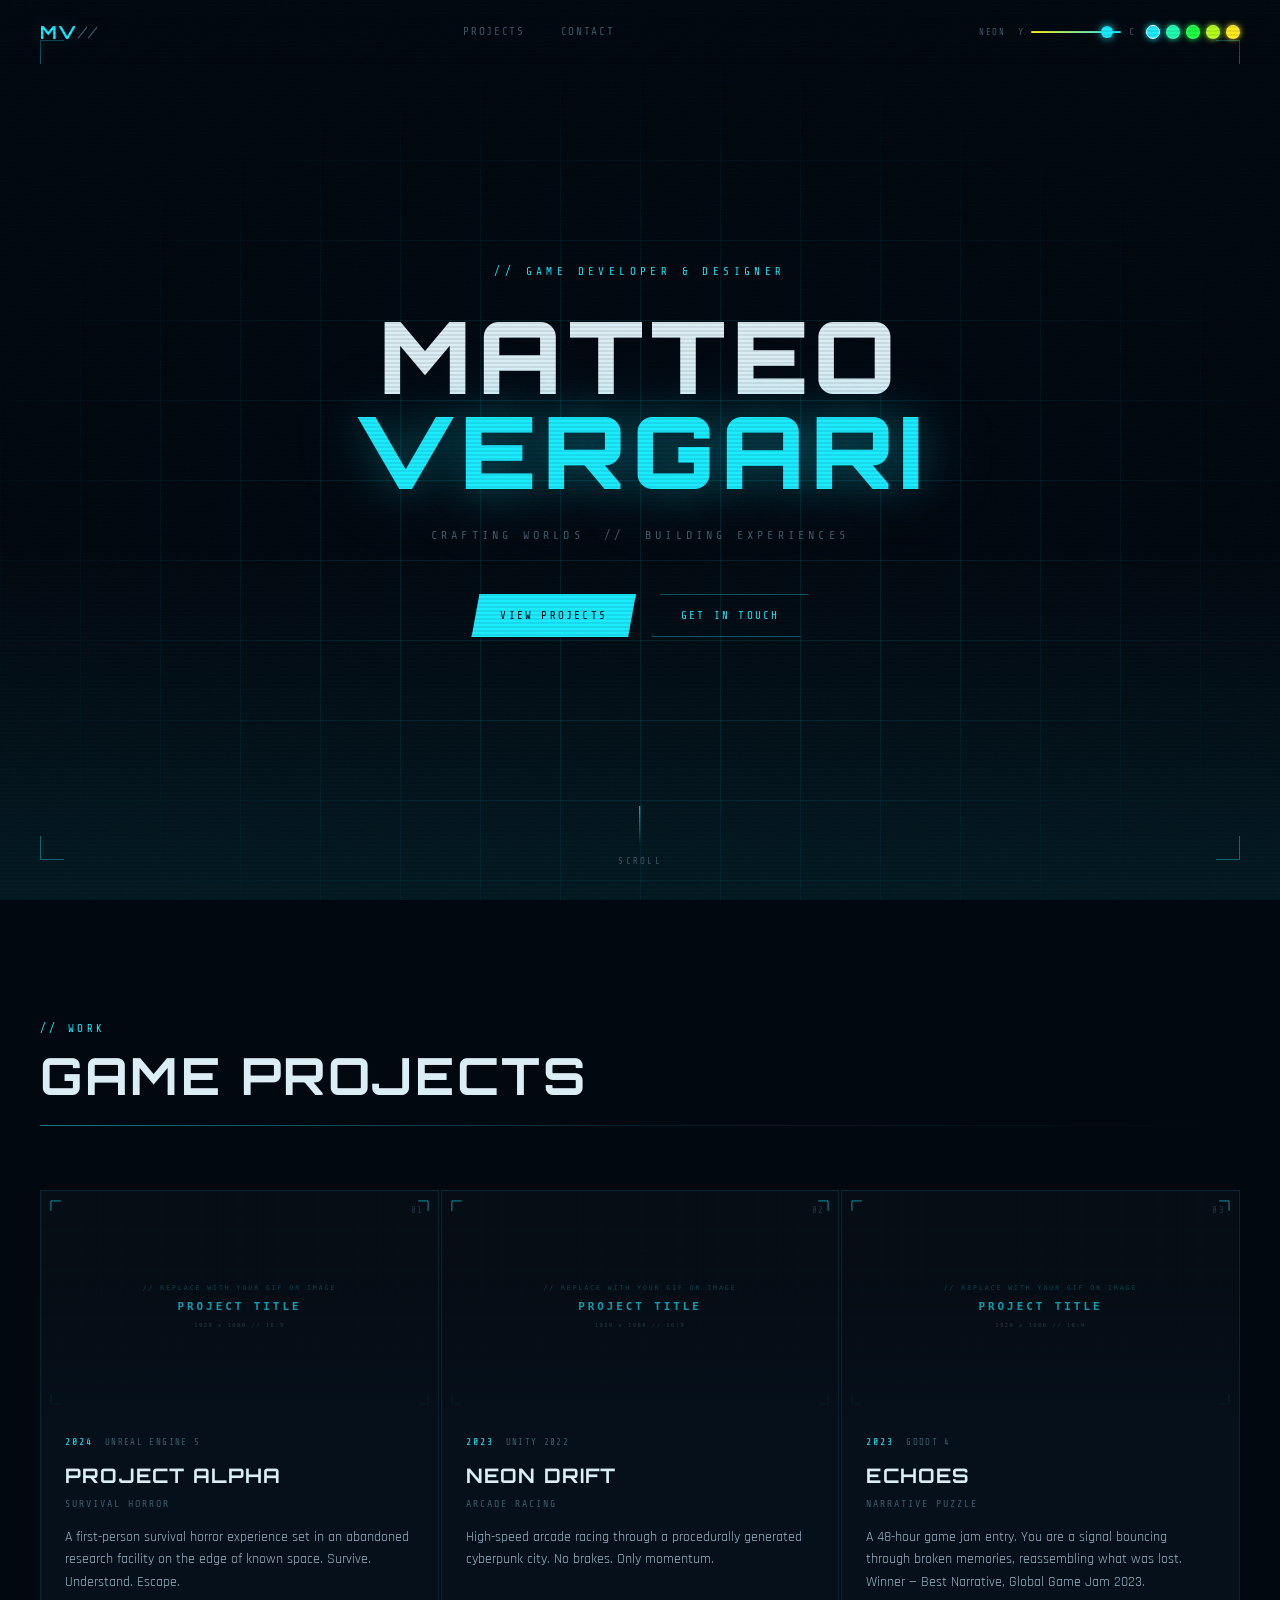
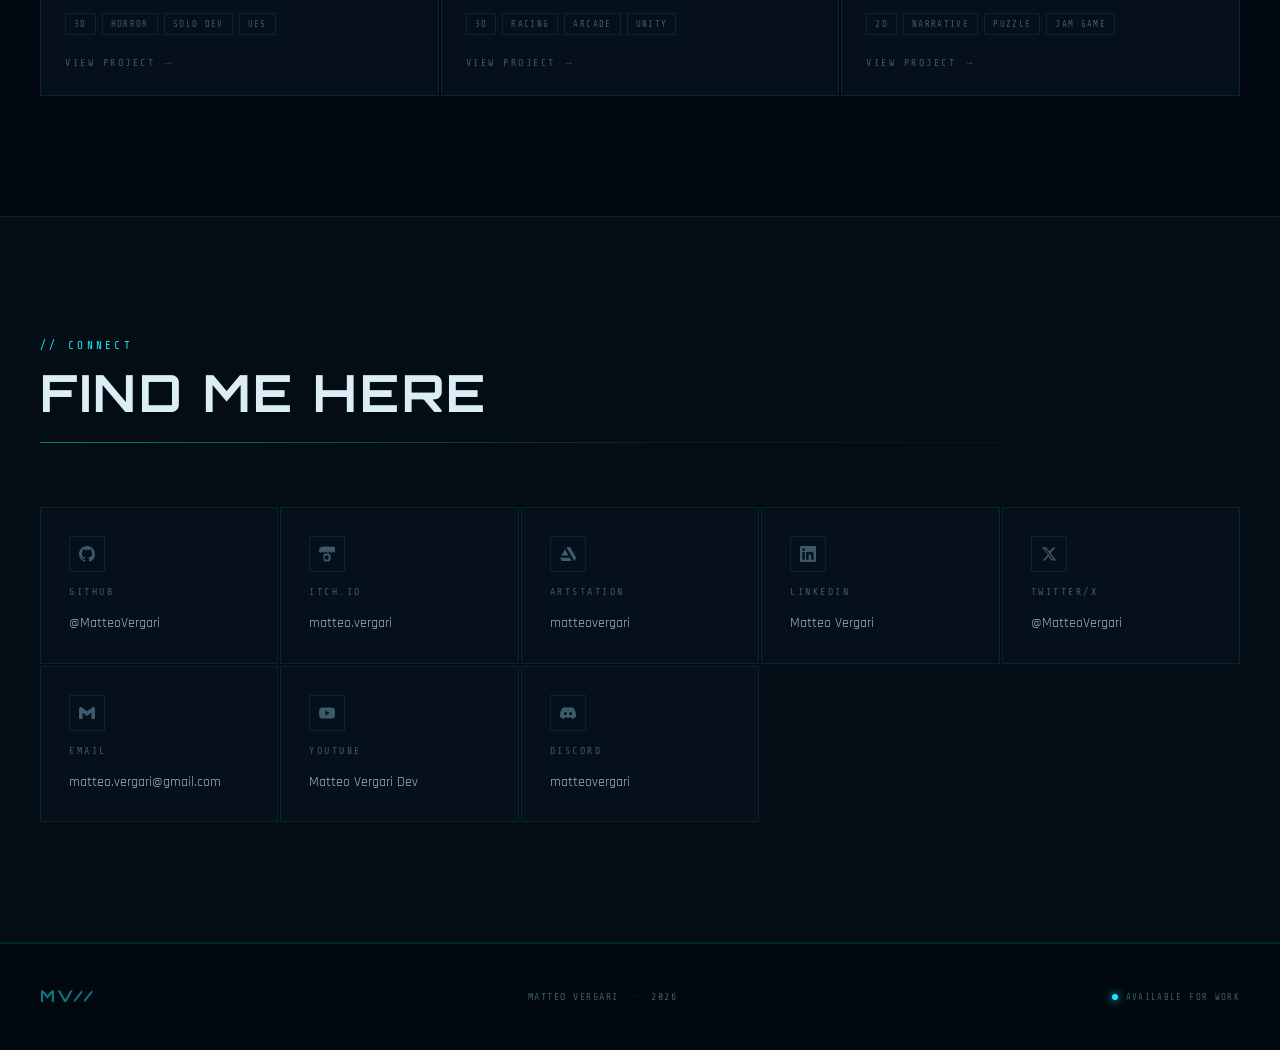
==== index.html @ 53edef31 "added files" ====
<!DOCTYPE html>
<html lang="en">
<head>
  <meta charset="UTF-8">
  <meta name="viewport" content="width=device-width, initial-scale=1.0">
  <title>MATTEO VERGARI // GAME DEVELOPER</title>
  <meta name="description" content="Game developer portfolio — Matteo Vergari. Games, experiments, and interactive experiences.">

  <!-- Fonts -->
  <link rel="preconnect" href="https://fonts.googleapis.com">
  <link rel="preconnect" href="https://fonts.gstatic.com" crossorigin>
  <link href="https://fonts.googleapis.com/css2?family=Orbitron:wght@400;500;700;900&family=Share+Tech+Mono&family=Rajdhani:wght@300;400;500;600&display=swap" rel="stylesheet">

  <!-- Styles -->
  <link rel="stylesheet" href="assets/css/style.css">

  <!-- Favicon (inline SVG) -->
  <link rel="icon" type="image/svg+xml" href="data:image/svg+xml,%3Csvg xmlns='http://www.w3.org/2000/svg' viewBox='0 0 32 32'%3E%3Crect width='32' height='32' fill='%23020810'/%3E%3Ctext x='4' y='24' font-family='monospace' font-size='20' font-weight='bold' fill='%2300e5ff'%3EMV%3C/text%3E%3C/svg%3E">
</head>
<body>

  <!-- ── LOADING SCREEN ────────────────────────────────── -->
  <div class="loader" id="loader">
    <div class="loader-logo">MV//</div>
    <div class="loader-bar-wrap">
      <div class="loader-bar"></div>
    </div>
    <div class="loader-text">INITIALIZING PORTFOLIO</div>
  </div>

  <!-- ── ATMOSPHERIC FX ────────────────────────────────── -->
  <div class="scanlines" aria-hidden="true"></div>
  <div class="noise" aria-hidden="true"></div>

  <!-- ── NAVIGATION ───────────────────────────────────── -->
  <nav class="nav" role="navigation" aria-label="Main navigation">
    <a class="nav-logo" href="index.html" aria-label="Home">
      MV<span>//</span>
    </a>

    <div class="nav-links">
      <a href="#projects">PROJECTS</a>
      <a href="#contact">CONTACT</a>
    </div>

    <!-- Neon color control -->
    <div class="neon-control" aria-label="Neon color control">
      <span class="neon-control-label">NEON</span>
      <div class="neon-slider-wrap">
        <span class="neon-slider-icon">Y</span>
        <input type="range" id="neonSlider" min="55" max="200" value="185" aria-label="Neon hue">
        <span class="neon-slider-icon">C</span>
      </div>
      <div class="neon-presets" aria-label="Color presets"></div>
    </div>
  </nav>

  <!-- ── HERO ─────────────────────────────────────────── -->
  <section class="hero" aria-label="Hero">
    <div class="hero-grid" aria-hidden="true"></div>
    <div class="hero-horizon" aria-hidden="true"></div>

    <!-- Corner brackets -->
    <div class="corner-tl" aria-hidden="true"></div>
    <div class="corner-tr" aria-hidden="true"></div>
    <div class="corner-bl" aria-hidden="true"></div>
    <div class="corner-br" aria-hidden="true"></div>

    <div class="hero-content">
      <div class="hero-eyebrow">// GAME DEVELOPER &amp; DESIGNER</div>

      <h1 class="hero-title glitch" data-text="MATTEO VERGARI">
        <span class="line">MATTEO</span>
        <span class="line line-neon">VERGARI</span>
      </h1>

      <div class="hero-subtitle">CRAFTING WORLDS &nbsp;//&nbsp; BUILDING EXPERIENCES</div>

      <div class="hero-cta">
        <a href="#projects" class="btn btn-primary">VIEW PROJECTS</a>
        <a href="#contact" class="btn btn-outline">GET IN TOUCH</a>
      </div>
    </div>

    <!-- Scroll indicator -->
    <div class="hero-scroll" aria-hidden="true">
      <div class="hero-scroll-line"></div>
      <span>SCROLL</span>
    </div>
  </section>

  <!-- ── PROJECTS ──────────────────────────────────────── -->
  <section id="projects" aria-label="Projects">
    <div class="section">
      <div class="section-header reveal">
        <span class="section-label">// WORK</span>
        <h2 class="section-title">GAME PROJECTS</h2>
        <div class="section-divider"></div>
      </div>

      <!-- JS populates this -->
      <div class="projects-grid reveal-stagger" id="projectsGrid" role="list"></div>
    </div>
  </section>

  <!-- ── CONTACT ───────────────────────────────────────── -->
  <section id="contact" class="contacts-section" aria-label="Contact">
    <div class="section">
      <div class="section-header reveal">
        <span class="section-label">// CONNECT</span>
        <h2 class="section-title">FIND ME HERE</h2>
        <div class="section-divider"></div>
      </div>

      <!-- JS populates this -->
      <div class="contacts-grid reveal-stagger" role="list"></div>
    </div>
  </section>

  <!-- ── FOOTER ────────────────────────────────────────── -->
  <footer class="footer" role="contentinfo">
    <div class="footer-logo">MV//</div>
    <div class="footer-copy">
      MATTEO VERGARI &nbsp;·&nbsp; <span id="footerYear"></span>
    </div>
    <div class="footer-status">
      <div class="status-dot" aria-hidden="true"></div>
      AVAILABLE FOR WORK
    </div>
  </footer>

  <!-- Mobile neon panel -->
  <div class="neon-panel-mobile" aria-label="Neon color control">
    <span class="neon-control-label">NEON COLOR</span>
    <input type="range" id="neonSliderMobile" min="55" max="200" value="185" aria-label="Neon hue mobile">
  </div>

  <!-- Scripts -->
  <script src="assets/js/projects-data.js"></script>
  <script src="assets/js/main.js"></script>

  <!-- Sync mobile slider -->
  <script>
    (function() {
      var mob = document.getElementById('neonSliderMobile');
      var desk = document.getElementById('neonSlider');
      if (!mob || !desk) return;
      mob.value = desk.value;
      mob.addEventListener('input', function() {
        desk.value = mob.value;
        desk.dispatchEvent(new Event('input'));
      });
    })();
  </script>
</body>
</html>
---- assets/css/style.css ----
/* ─────────────────────────────────────────────────────────
   MATTEO VERGARI // PORTFOLIO
   Cyberpunk aesthetic — cyan/yellow neon palette
   ───────────────────────────────────────────────────────── */

@import url('https://fonts.googleapis.com/css2?family=Orbitron:wght@400;500;700;900&family=Share+Tech+Mono&family=Rajdhani:wght@300;400;500;600&display=swap');

/* ── CSS VARIABLES ─────────────────────────────────────── */
:root {
  --neon-hue: 185;
  --neon:        hsl(var(--neon-hue), 100%, 55%);
  --neon-mid:    hsl(var(--neon-hue), 100%, 45%);
  --neon-dim:    hsl(var(--neon-hue), 80%, 28%);
  --neon-glow:   hsla(var(--neon-hue), 100%, 55%, 0.25);
  --neon-glow-s: hsla(var(--neon-hue), 100%, 55%, 0.08);
  --neon-border: hsla(var(--neon-hue), 100%, 55%, 0.35);

  --accent:      #f2ff00;
  --accent-dim:  rgba(242, 255, 0, 0.15);

  --bg-root:   #020810;
  --bg:        #040c14;
  --bg-card:   #06101a;
  --bg-glass:  rgba(4, 10, 18, 0.85);

  --text:      #9ab8c8;
  --text-hi:   #dceef5;
  --text-muted:#3d5a6a;
  --text-mono: #5d8899;

  --border:    rgba(0, 200, 230, 0.12);
  --border-hi: rgba(0, 200, 230, 0.3);

  --font-head: 'Orbitron', monospace;
  --font-body: 'Rajdhani', sans-serif;
  --font-mono: 'Share Tech Mono', monospace;

  --radius: 2px;
  --transition: 0.35s cubic-bezier(0.16, 1, 0.3, 1);
}

/* ── RESET ─────────────────────────────────────────────── */
*, *::before, *::after { box-sizing: border-box; margin: 0; padding: 0; }
html { scroll-behavior: smooth; }

body {
  background: var(--bg-root);
  color: var(--text);
  font-family: var(--font-body);
  font-size: 16px;
  line-height: 1.6;
  overflow-x: hidden;
  cursor: default;
}

a { color: inherit; text-decoration: none; }
img, video { display: block; max-width: 100%; }

/* ── ATMOSPHERIC OVERLAYS ──────────────────────────────── */
.scanlines {
  position: fixed;
  inset: 0;
  background: repeating-linear-gradient(
    to bottom,
    transparent 0px,
    transparent 2px,
    rgba(0, 0, 0, 0.08) 2px,
    rgba(0, 0, 0, 0.08) 4px
  );
  pointer-events: none;
  z-index: 9998;
}

.noise {
  position: fixed;
  inset: 0;
  opacity: 0.022;
  background-image: url("data:image/svg+xml,%3Csvg viewBox='0 0 256 256' xmlns='http://www.w3.org/2000/svg'%3E%3Cfilter id='n'%3E%3CfeTurbulence type='fractalNoise' baseFrequency='0.85' numOctaves='4' stitchTiles='stitch'/%3E%3C/filter%3E%3Crect width='100%25' height='100%25' filter='url(%23n)'/%3E%3C/svg%3E");
  background-size: 256px 256px;
  pointer-events: none;
  z-index: 9997;
  animation: noiseShift 0.5s steps(1) infinite;
}

@keyframes noiseShift {
  0%   { background-position: 0 0; }
  20%  { background-position: -50px 30px; }
  40%  { background-position: 30px -20px; }
  60%  { background-position: -20px 50px; }
  80%  { background-position: 40px -40px; }
  100% { background-position: 0 0; }
}

/* ── CUSTOM CURSOR ─────────────────────────────────────── */
html { cursor: none; }

.cursor {
  position: fixed;
  width: 10px; height: 10px;
  background: var(--neon);
  border-radius: 50%;
  pointer-events: none;
  z-index: 9999;
  transform: translate(-50%, -50%);
  transition: width 0.2s, height 0.2s, opacity 0.2s;
  box-shadow: 0 0 10px var(--neon), 0 0 20px var(--neon-glow);
}

.cursor-ring {
  position: fixed;
  width: 32px; height: 32px;
  border: 1px solid var(--neon-border);
  border-radius: 50%;
  pointer-events: none;
  z-index: 9999;
  transform: translate(-50%, -50%);
  transition: transform 0.12s ease, width 0.25s, height 0.25s, border-color 0.25s;
}

body.hovering .cursor { width: 6px; height: 6px; }
body.hovering .cursor-ring {
  width: 48px; height: 48px;
  border-color: var(--neon);
}

/* ── NAVIGATION ────────────────────────────────────────── */
.nav {
  position: fixed;
  top: 0; left: 0; right: 0;
  z-index: 100;
  display: flex;
  align-items: center;
  justify-content: space-between;
  padding: 0 40px;
  height: 64px;
  background: linear-gradient(to bottom, rgba(2,8,16,0.95) 0%, rgba(2,8,16,0) 100%);
  backdrop-filter: blur(0px);
  transition: background 0.4s, backdrop-filter 0.4s;
}

.nav.scrolled {
  background: rgba(2, 8, 16, 0.92);
  backdrop-filter: blur(12px);
  border-bottom: 1px solid var(--border);
}

.nav-logo {
  font-family: var(--font-head);
  font-size: 18px;
  font-weight: 700;
  color: var(--neon);
  letter-spacing: 0.08em;
  text-shadow: 0 0 20px var(--neon-glow);
}

.nav-logo span { color: var(--text-muted); font-weight: 400; }

.nav-links {
  display: flex;
  gap: 36px;
  align-items: center;
}

.nav-links a {
  font-family: var(--font-mono);
  font-size: 11px;
  color: var(--text-muted);
  letter-spacing: 0.15em;
  text-transform: uppercase;
  transition: color var(--transition);
  position: relative;
}

.nav-links a::after {
  content: '';
  position: absolute;
  left: 0; bottom: -4px;
  width: 0; height: 1px;
  background: var(--neon);
  transition: width var(--transition);
}

.nav-links a:hover { color: var(--neon); }
.nav-links a:hover::after { width: 100%; }

/* ── NEON COLOR CONTROL ────────────────────────────────── */
.neon-control {
  display: flex;
  align-items: center;
  gap: 12px;
  position: relative;
}

.neon-control-label {
  font-family: var(--font-mono);
  font-size: 9px;
  letter-spacing: 0.2em;
  color: var(--text-muted);
  white-space: nowrap;
}

.neon-presets {
  display: flex;
  gap: 6px;
}

.neon-preset {
  width: 14px; height: 14px;
  border-radius: 50%;
  border: 1px solid rgba(255,255,255,0.2);
  cursor: pointer;
  transition: transform 0.2s, box-shadow 0.2s;
}

.neon-preset:hover { transform: scale(1.3); }

.neon-preset.active {
  border-color: white;
  box-shadow: 0 0 8px currentColor;
}

.neon-slider-wrap {
  display: flex;
  align-items: center;
  gap: 8px;
}

.neon-slider-icon {
  font-size: 10px;
  font-family: var(--font-mono);
  color: var(--text-muted);
}

input[type=range]#neonSlider {
  -webkit-appearance: none;
  appearance: none;
  width: 90px;
  height: 2px;
  background: linear-gradient(to right, hsl(55,100%,55%), hsl(185,100%,55%));
  border-radius: 2px;
  outline: none;
  cursor: pointer;
}

input[type=range]#neonSlider::-webkit-slider-thumb {
  -webkit-appearance: none;
  appearance: none;
  width: 12px; height: 12px;
  border-radius: 50%;
  background: var(--neon);
  box-shadow: 0 0 8px var(--neon);
  cursor: pointer;
  transition: box-shadow 0.2s;
}

input[type=range]#neonSlider::-webkit-slider-thumb:hover {
  box-shadow: 0 0 16px var(--neon), 0 0 4px var(--neon);
}

/* ── HERO SECTION ──────────────────────────────────────── */
.hero {
  position: relative;
  height: 100vh;
  min-height: 640px;
  display: flex;
  align-items: center;
  justify-content: center;
  overflow: hidden;
  background: var(--bg-root);
}

.hero-grid {
  position: absolute;
  inset: 0;
  background-image:
    linear-gradient(var(--border) 1px, transparent 1px),
    linear-gradient(90deg, var(--border) 1px, transparent 1px);
  background-size: 80px 80px;
  mask-image: radial-gradient(ellipse 70% 70% at 50% 60%, black 30%, transparent 80%);
  animation: gridPulse 8s ease-in-out infinite;
}

@keyframes gridPulse {
  0%, 100% { opacity: 0.5; }
  50%       { opacity: 1; }
}

.hero-horizon {
  position: absolute;
  bottom: 0; left: 0; right: 0;
  height: 40%;
  background: linear-gradient(to top, var(--neon-glow-s), transparent);
  pointer-events: none;
}

.hero-content {
  position: relative;
  text-align: center;
  z-index: 2;
  padding: 0 20px;
}

.hero-eyebrow {
  font-family: var(--font-mono);
  font-size: 11px;
  letter-spacing: 0.4em;
  color: var(--neon);
  text-transform: uppercase;
  margin-bottom: 28px;
  opacity: 0;
  animation: fadeSlideUp 1s 0.4s forwards;
}

.hero-title {
  font-family: var(--font-head);
  font-size: clamp(42px, 8vw, 100px);
  font-weight: 900;
  letter-spacing: 0.06em;
  text-transform: uppercase;
  color: var(--text-hi);
  line-height: 0.95;
  position: relative;
  opacity: 0;
  animation: fadeSlideUp 1s 0.6s forwards;
}

.hero-title .line { display: block; }
.hero-title .line-neon { color: var(--neon); text-shadow: 0 0 40px var(--neon-glow), 0 0 80px var(--neon-glow); }

/* Glitch effect */
.glitch {
  position: relative;
}
.glitch::before,
.glitch::after {
  content: attr(data-text);
  position: absolute;
  top: 0; left: 0;
  width: 100%; height: 100%;
  color: var(--text-hi);
}
.glitch::before {
  color: var(--neon);
  animation: glitch-a 5s 2s infinite;
  clip-path: inset(0 0 100% 0);
}
.glitch::after {
  color: var(--accent);
  animation: glitch-b 5s 2.2s infinite;
  clip-path: inset(100% 0 0 0);
}

@keyframes glitch-a {
  0%,85%,100% { clip-path: inset(0 0 100% 0); transform: none; }
  87%  { clip-path: inset(15% 0 55% 0); transform: translate(-4px, 0) skewX(-1deg); }
  89%  { clip-path: inset(65% 0 10% 0); transform: translate(4px, 0) skewX(1deg); }
  91%  { clip-path: inset(35% 0 40% 0); transform: translate(-2px, 0); }
  93%  { clip-path: inset(80% 0  5% 0); transform: translate(3px, 0); }
}
@keyframes glitch-b {
  0%,85%,100% { clip-path: inset(100% 0 0 0); transform: none; }
  87%  { clip-path: inset(55% 0 15% 0); transform: translate(4px, 0) skewX(1deg); }
  89%  { clip-path: inset(10% 0 65% 0); transform: translate(-4px, 0) skewX(-1deg); }
  91%  { clip-path: inset(40% 0 35% 0); transform: translate(2px, 0); }
  93%  { clip-path: inset(5%  0 80% 0); transform: translate(-3px, 0); }
}

.hero-subtitle {
  font-family: var(--font-mono);
  font-size: 12px;
  letter-spacing: 0.35em;
  color: var(--text-muted);
  text-transform: uppercase;
  margin-top: 28px;
  opacity: 0;
  animation: fadeSlideUp 1s 0.9s forwards;
}

.hero-cta {
  margin-top: 48px;
  display: flex;
  gap: 16px;
  justify-content: center;
  opacity: 0;
  animation: fadeSlideUp 1s 1.1s forwards;
}

.hero-scroll {
  position: absolute;
  bottom: 32px;
  left: 50%;
  transform: translateX(-50%);
  display: flex;
  flex-direction: column;
  align-items: center;
  gap: 8px;
  font-family: var(--font-mono);
  font-size: 9px;
  letter-spacing: 0.25em;
  color: var(--text-muted);
  animation: scrollBounce 2s 2s infinite;
  opacity: 0;
  animation: fadeIn 1s 2s forwards, scrollBounce 2s 3s infinite;
}

.hero-scroll-line {
  width: 1px;
  height: 40px;
  background: linear-gradient(to bottom, var(--neon), transparent);
}

@keyframes scrollBounce {
  0%, 100% { transform: translateX(-50%) translateY(0); }
  50% { transform: translateX(-50%) translateY(8px); }
}

/* Corner brackets */
.corner-tl, .corner-tr, .corner-bl, .corner-br {
  position: absolute;
  width: 24px; height: 24px;
  opacity: 0.4;
}
.corner-tl { top: 40px; left: 40px; border-top: 1px solid var(--neon); border-left: 1px solid var(--neon); }
.corner-tr { top: 40px; right: 40px; border-top: 1px solid var(--neon); border-right: 1px solid var(--neon); }
.corner-bl { bottom: 40px; left: 40px; border-bottom: 1px solid var(--neon); border-left: 1px solid var(--neon); }
.corner-br { bottom: 40px; right: 40px; border-bottom: 1px solid var(--neon); border-right: 1px solid var(--neon); }

/* ── BUTTONS ────────────────────────────────────────────── */
.btn {
  display: inline-flex;
  align-items: center;
  gap: 10px;
  padding: 12px 28px;
  font-family: var(--font-mono);
  font-size: 11px;
  letter-spacing: 0.2em;
  text-transform: uppercase;
  border: 1px solid;
  cursor: pointer;
  position: relative;
  overflow: hidden;
  transition: color var(--transition), box-shadow var(--transition);
  clip-path: polygon(8px 0, 100% 0, calc(100% - 8px) 100%, 0 100%);
}

.btn::before {
  content: '';
  position: absolute;
  inset: 0;
  transform: translateX(-105%);
  transition: transform var(--transition);
}

.btn:hover::before { transform: translateX(0); }

.btn-primary {
  color: var(--bg-root);
  border-color: var(--neon);
  background: var(--neon);
}

.btn-primary::before { background: var(--accent); }
.btn-primary:hover { color: var(--bg-root); box-shadow: 0 0 20px var(--neon-glow), 0 0 40px var(--neon-glow); }

.btn-outline {
  color: var(--neon);
  border-color: var(--neon-border);
  background: transparent;
}

.btn-outline::before { background: var(--neon-glow-s); }
.btn-outline:hover { color: var(--neon); border-color: var(--neon); box-shadow: 0 0 16px var(--neon-glow); }

.btn-sm {
  padding: 8px 18px;
  font-size: 10px;
  clip-path: polygon(6px 0, 100% 0, calc(100% - 6px) 100%, 0 100%);
}

/* link type icons (using SVG background) */
.btn .link-icon { font-size: 14px; }

/* ── SECTION STRUCTURE ─────────────────────────────────── */
.section {
  padding: 120px 40px;
  max-width: 1440px;
  margin: 0 auto;
}

.section-full { max-width: none; }

.section-header {
  margin-bottom: 64px;
}

.section-label {
  font-family: var(--font-mono);
  font-size: 11px;
  letter-spacing: 0.3em;
  color: var(--neon);
  text-transform: uppercase;
  display: block;
  margin-bottom: 12px;
}

.section-title {
  font-family: var(--font-head);
  font-size: clamp(28px, 4vw, 52px);
  font-weight: 700;
  color: var(--text-hi);
  letter-spacing: 0.05em;
  text-transform: uppercase;
  line-height: 1;
}

.section-divider {
  width: 100%;
  height: 1px;
  background: linear-gradient(to right, var(--neon-dim), var(--border), transparent);
  margin: 24px 0 0;
}

/* ── PROJECT GRID ──────────────────────────────────────── */
.projects-grid {
  display: grid;
  grid-template-columns: repeat(auto-fill, minmax(380px, 1fr));
  gap: 2px;
}

/* ── PROJECT CARD ──────────────────────────────────────── */
.project-card {
  position: relative;
  background: var(--bg-card);
  border: 1px solid var(--border);
  cursor: pointer;
  overflow: hidden;
  transition: border-color var(--transition), transform var(--transition);
  display: flex;
  flex-direction: column;
}

.project-card:hover {
  border-color: var(--neon-border);
  z-index: 2;
}

/* Media area */
.card-media {
  position: relative;
  aspect-ratio: 16/9;
  overflow: hidden;
  background: #020608;
}

.card-media img, .card-media video {
  width: 100%; height: 100%;
  object-fit: cover;
  transition: transform 0.6s cubic-bezier(0.16, 1, 0.3, 1), filter 0.4s;
  filter: brightness(0.85) saturate(0.9);
}

.project-card:hover .card-media img,
.project-card:hover .card-media video {
  transform: scale(1.04);
  filter: brightness(0.7) saturate(1.1);
}

/* Hex grid overlay on hover */
.card-hex-overlay {
  position: absolute;
  inset: 0;
  background-color: var(--neon);
  opacity: 0;
  transition: opacity 0.4s ease;
  mix-blend-mode: screen;
  mask-image: url("data:image/svg+xml,%3Csvg xmlns='http://www.w3.org/2000/svg' width='52' height='60'%3E%3Cpolygon points='26,2 50,15 50,41 26,54 2,41 2,15' fill='none' stroke='white' stroke-width='1.2'/%3E%3C/svg%3E");
  mask-repeat: repeat;
  mask-size: 52px 60px;
  pointer-events: none;
}

.project-card:hover .card-hex-overlay { opacity: 0.18; }

/* Gradient bar at bottom of image */
.card-media-overlay {
  position: absolute;
  bottom: 0; left: 0; right: 0;
  height: 60%;
  background: linear-gradient(to top, var(--bg-card), transparent);
  pointer-events: none;
}

/* Corner decorations */
.card-corner-tl, .card-corner-br {
  position: absolute;
  width: 16px; height: 16px;
  opacity: 0;
  transition: opacity var(--transition);
  pointer-events: none;
  z-index: 2;
}
.card-corner-tl { top: 8px; left: 8px; border-top: 1px solid var(--neon); border-left: 1px solid var(--neon); }
.card-corner-br { bottom: 8px; right: 8px; border-bottom: 1px solid var(--neon); border-right: 1px solid var(--neon); }
.project-card:hover .card-corner-tl,
.project-card:hover .card-corner-br { opacity: 1; }

/* Card body */
.card-body {
  padding: 20px 24px 24px;
  display: flex;
  flex-direction: column;
  flex: 1;
}

.card-meta {
  display: flex;
  align-items: center;
  gap: 12px;
  margin-bottom: 10px;
}

.card-year {
  font-family: var(--font-mono);
  font-size: 10px;
  color: var(--neon);
  letter-spacing: 0.2em;
}

.card-engine {
  font-family: var(--font-mono);
  font-size: 9px;
  color: var(--text-muted);
  letter-spacing: 0.15em;
  text-transform: uppercase;
}

.card-title {
  font-family: var(--font-head);
  font-size: 20px;
  font-weight: 700;
  color: var(--text-hi);
  letter-spacing: 0.06em;
  text-transform: uppercase;
  margin-bottom: 4px;
  transition: color var(--transition);
}

.project-card:hover .card-title { color: var(--neon); }

.card-subtitle {
  font-family: var(--font-mono);
  font-size: 10px;
  letter-spacing: 0.2em;
  color: var(--text-muted);
  text-transform: uppercase;
  margin-bottom: 14px;
}

.card-desc {
  font-size: 14px;
  color: var(--text);
  line-height: 1.6;
  flex: 1;
  margin-bottom: 20px;
}

.card-tags {
  display: flex;
  flex-wrap: wrap;
  gap: 6px;
  margin-bottom: 20px;
}

.tag {
  font-family: var(--font-mono);
  font-size: 9px;
  letter-spacing: 0.15em;
  padding: 3px 8px;
  border: 1px solid var(--border);
  color: var(--text-muted);
  text-transform: uppercase;
  transition: border-color 0.3s, color 0.3s;
}

.project-card:hover .tag {
  border-color: var(--neon-border);
  color: var(--neon);
}

.card-enter {
  display: flex;
  align-items: center;
  gap: 10px;
  font-family: var(--font-mono);
  font-size: 10px;
  letter-spacing: 0.25em;
  color: var(--text-muted);
  text-transform: uppercase;
  transition: color var(--transition), transform var(--transition);
  margin-top: auto;
  align-self: flex-start;
}

.card-enter::after {
  content: '→';
  transition: transform var(--transition);
}

.project-card:hover .card-enter {
  color: var(--neon);
}

.project-card:hover .card-enter::after {
  transform: translateX(4px);
}

/* Number label */
.card-number {
  position: absolute;
  top: 12px;
  right: 14px;
  font-family: var(--font-mono);
  font-size: 9px;
  color: var(--text-muted);
  letter-spacing: 0.15em;
  opacity: 0.5;
  z-index: 2;
}

/* ── CONTACTS SECTION ──────────────────────────────────── */
.contacts-section {
  background: var(--bg);
  border-top: 1px solid var(--border);
  border-bottom: 1px solid var(--border);
}

.contacts-grid {
  display: grid;
  grid-template-columns: repeat(auto-fill, minmax(200px, 1fr));
  gap: 2px;
}

.contact-item {
  display: flex;
  flex-direction: column;
  align-items: flex-start;
  padding: 28px 28px;
  border: 1px solid var(--border);
  background: var(--bg-card);
  transition: border-color var(--transition), background var(--transition), transform var(--transition);
  cursor: pointer;
  position: relative;
  overflow: hidden;
  gap: 12px;
}

.contact-item::before {
  content: '';
  position: absolute;
  bottom: 0; left: 0;
  width: 100%; height: 2px;
  background: var(--neon);
  transform: scaleX(0);
  transform-origin: left;
  transition: transform var(--transition);
}

.contact-item:hover { border-color: var(--neon-border); background: rgba(0, 200, 230, 0.04); }
.contact-item:hover::before { transform: scaleX(1); }

.contact-icon {
  width: 36px; height: 36px;
  display: flex;
  align-items: center;
  justify-content: center;
  border: 1px solid var(--border);
  color: var(--text-muted);
  transition: border-color var(--transition), color var(--transition), box-shadow var(--transition);
}

.contact-item:hover .contact-icon {
  border-color: var(--neon);
  color: var(--neon);
  box-shadow: 0 0 12px var(--neon-glow);
}

.contact-icon svg { width: 16px; height: 16px; fill: currentColor; }

.contact-label {
  font-family: var(--font-mono);
  font-size: 10px;
  letter-spacing: 0.25em;
  color: var(--text-muted);
  text-transform: uppercase;
}

.contact-handle {
  font-family: var(--font-body);
  font-size: 14px;
  color: var(--text);
  transition: color var(--transition);
}

.contact-item:hover .contact-handle { color: var(--text-hi); }

.contact-arrow {
  position: absolute;
  bottom: 20px; right: 20px;
  font-family: var(--font-mono);
  font-size: 12px;
  color: var(--text-muted);
  transition: color var(--transition), transform var(--transition);
  opacity: 0;
}

.contact-item:hover .contact-arrow { opacity: 1; color: var(--neon); transform: translate(2px, -2px); }

/* ── FOOTER ────────────────────────────────────────────── */
.footer {
  padding: 40px;
  display: flex;
  align-items: center;
  justify-content: space-between;
  border-top: 1px solid var(--border);
}

.footer-logo {
  font-family: var(--font-head);
  font-size: 16px;
  font-weight: 700;
  color: var(--neon-dim);
  letter-spacing: 0.1em;
}

.footer-copy {
  font-family: var(--font-mono);
  font-size: 10px;
  color: var(--text-muted);
  letter-spacing: 0.15em;
}

.footer-status {
  display: flex;
  align-items: center;
  gap: 8px;
  font-family: var(--font-mono);
  font-size: 9px;
  color: var(--text-muted);
  letter-spacing: 0.15em;
}

.status-dot {
  width: 6px; height: 6px;
  border-radius: 50%;
  background: var(--neon);
  box-shadow: 0 0 8px var(--neon);
  animation: pulse 2s ease-in-out infinite;
}

@keyframes pulse {
  0%, 100% { opacity: 1; }
  50% { opacity: 0.3; }
}

/* ── PROJECT PAGE ──────────────────────────────────────── */
.project-page-hero {
  position: relative;
  height: 65vh;
  min-height: 480px;
  overflow: hidden;
  display: flex;
  align-items: flex-end;
}

.project-hero-img {
  position: absolute;
  inset: 0;
  width: 100%; height: 100%;
  object-fit: cover;
  filter: brightness(0.45) saturate(0.8);
}

.project-hero-overlay {
  position: absolute;
  inset: 0;
  background: linear-gradient(
    to top,
    var(--bg-root) 0%,
    rgba(2,8,16,0.6) 50%,
    transparent 100%
  );
}

.project-hero-content {
  position: relative;
  z-index: 2;
  padding: 60px 80px;
  width: 100%;
}

.project-back {
  display: inline-flex;
  align-items: center;
  gap: 8px;
  font-family: var(--font-mono);
  font-size: 10px;
  letter-spacing: 0.2em;
  color: var(--text-muted);
  text-transform: uppercase;
  margin-bottom: 24px;
  transition: color var(--transition);
}

.project-back:hover { color: var(--neon); }
.project-back::before { content: '←'; }

.project-page-title {
  font-family: var(--font-head);
  font-size: clamp(36px, 6vw, 80px);
  font-weight: 900;
  color: var(--text-hi);
  letter-spacing: 0.05em;
  text-transform: uppercase;
  line-height: 0.95;
  margin-bottom: 16px;
}

.project-page-meta {
  display: flex;
  gap: 20px;
  align-items: center;
  flex-wrap: wrap;
}

.project-page-meta .tag { font-size: 10px; }

/* Project body layout */
.project-body {
  display: grid;
  grid-template-columns: 1fr 340px;
  gap: 60px;
  padding: 80px;
  max-width: 1440px;
  margin: 0 auto;
}

@media (max-width: 900px) {
  .project-body { grid-template-columns: 1fr; padding: 40px; }
}

/* Main content */
.project-content h3 {
  font-family: var(--font-head);
  font-size: 14px;
  font-weight: 700;
  letter-spacing: 0.2em;
  color: var(--neon);
  text-transform: uppercase;
  margin: 36px 0 16px;
}

.project-content p {
  font-size: 16px;
  color: var(--text);
  line-height: 1.75;
  margin-bottom: 20px;
}

.project-content ul {
  list-style: none;
  display: flex;
  flex-direction: column;
  gap: 8px;
  margin-bottom: 24px;
}

.project-content li {
  font-size: 15px;
  color: var(--text);
  padding-left: 20px;
  position: relative;
}

.project-content li::before {
  content: '//';
  position: absolute;
  left: 0;
  color: var(--neon);
  font-family: var(--font-mono);
  font-size: 11px;
}

/* Sidebar */
.project-sidebar {
  display: flex;
  flex-direction: column;
  gap: 24px;
}

.sidebar-block {
  border: 1px solid var(--border);
  padding: 20px 22px;
  background: var(--bg-card);
}

.sidebar-block-label {
  font-family: var(--font-mono);
  font-size: 9px;
  letter-spacing: 0.25em;
  color: var(--text-muted);
  text-transform: uppercase;
  margin-bottom: 14px;
}

.sidebar-block-value {
  font-family: var(--font-body);
  font-size: 15px;
  color: var(--text-hi);
  font-weight: 500;
}

.project-links {
  display: flex;
  flex-direction: column;
  gap: 10px;
}

/* Gallery */
.project-gallery {
  padding: 0 80px 80px;
  max-width: 1440px;
  margin: 0 auto;
}

.gallery-label {
  font-family: var(--font-mono);
  font-size: 10px;
  letter-spacing: 0.3em;
  color: var(--neon);
  text-transform: uppercase;
  margin-bottom: 20px;
}

.gallery-grid {
  display: grid;
  grid-template-columns: repeat(auto-fill, minmax(340px, 1fr));
  gap: 4px;
}

.gallery-item {
  position: relative;
  aspect-ratio: 16/9;
  overflow: hidden;
  cursor: zoom-in;
}

.gallery-item img {
  width: 100%; height: 100%;
  object-fit: cover;
  filter: brightness(0.85) saturate(0.9);
  transition: filter 0.4s, transform 0.6s cubic-bezier(0.16,1,0.3,1);
}

.gallery-item:hover img {
  filter: brightness(1) saturate(1.1);
  transform: scale(1.04);
}

/* Lightbox */
.lightbox {
  position: fixed;
  inset: 0;
  background: rgba(2,8,16,0.97);
  z-index: 200;
  display: flex;
  align-items: center;
  justify-content: center;
  opacity: 0;
  pointer-events: none;
  transition: opacity 0.3s;
}

.lightbox.active { opacity: 1; pointer-events: all; }

.lightbox img {
  max-width: 90vw;
  max-height: 85vh;
  object-fit: contain;
  border: 1px solid var(--neon-border);
}

.lightbox-close {
  position: absolute;
  top: 32px; right: 32px;
  font-family: var(--font-mono);
  font-size: 11px;
  letter-spacing: 0.2em;
  color: var(--text-muted);
  cursor: pointer;
  transition: color 0.2s;
}

.lightbox-close:hover { color: var(--neon); }

/* ── ANIMATIONS ────────────────────────────────────────── */
@keyframes fadeSlideUp {
  from { opacity: 0; transform: translateY(24px); }
  to   { opacity: 1; transform: translateY(0); }
}

@keyframes fadeIn {
  from { opacity: 0; }
  to   { opacity: 1; }
}

/* Scroll reveal */
.reveal {
  opacity: 0;
  transform: translateY(30px);
  transition: opacity 0.7s cubic-bezier(0.16, 1, 0.3, 1), transform 0.7s cubic-bezier(0.16, 1, 0.3, 1);
}

.reveal.visible { opacity: 1; transform: none; }

/* Staggered reveal */
.reveal-stagger > * {
  opacity: 0;
  transform: translateY(20px);
  transition: opacity 0.6s cubic-bezier(0.16,1,0.3,1), transform 0.6s cubic-bezier(0.16,1,0.3,1);
}

.reveal-stagger.visible > * { opacity: 1; transform: none; }
.reveal-stagger.visible > *:nth-child(1) { transition-delay: 0s; }
.reveal-stagger.visible > *:nth-child(2) { transition-delay: 0.07s; }
.reveal-stagger.visible > *:nth-child(3) { transition-delay: 0.14s; }
.reveal-stagger.visible > *:nth-child(4) { transition-delay: 0.21s; }
.reveal-stagger.visible > *:nth-child(5) { transition-delay: 0.28s; }
.reveal-stagger.visible > *:nth-child(6) { transition-delay: 0.35s; }
.reveal-stagger.visible > *:nth-child(7) { transition-delay: 0.42s; }
.reveal-stagger.visible > *:nth-child(8) { transition-delay: 0.49s; }

/* ── NOT FOUND ─────────────────────────────────────────── */
.not-found {
  height: 60vh;
  display: flex;
  flex-direction: column;
  align-items: center;
  justify-content: center;
  gap: 20px;
  font-family: var(--font-head);
  color: var(--text-muted);
  text-transform: uppercase;
  letter-spacing: 0.2em;
}

.not-found-code {
  font-size: 80px;
  color: var(--neon-dim);
  line-height: 1;
}

/* ── RESPONSIVE ────────────────────────────────────────── */
@media (max-width: 768px) {
  .nav { padding: 0 20px; }
  .neon-control { display: none; }
  .section { padding: 80px 20px; }
  .projects-grid { grid-template-columns: 1fr; }
  .contacts-grid { grid-template-columns: 1fr 1fr; }
  .project-hero-content { padding: 40px 24px; }
  .project-body { padding: 40px 24px; }
  .project-gallery { padding: 0 24px 60px; }
  .footer { flex-direction: column; gap: 16px; text-align: center; }
  .hero-title { font-size: clamp(32px, 12vw, 70px); }
}

@media (max-width: 480px) {
  .contacts-grid { grid-template-columns: 1fr; }
  .nav-links { gap: 20px; }
}

/* ── LOADING SCREEN ────────────────────────────────────── */
.loader {
  position: fixed;
  inset: 0;
  background: var(--bg-root);
  z-index: 10000;
  display: flex;
  flex-direction: column;
  align-items: center;
  justify-content: center;
  gap: 24px;
  transition: opacity 0.6s, visibility 0.6s;
}

.loader.hidden { opacity: 0; visibility: hidden; }

.loader-logo {
  font-family: var(--font-head);
  font-size: 24px;
  font-weight: 700;
  color: var(--neon);
  letter-spacing: 0.1em;
  text-shadow: 0 0 30px var(--neon-glow);
}

.loader-bar-wrap {
  width: 200px;
  height: 1px;
  background: var(--border);
  position: relative;
  overflow: hidden;
}

.loader-bar {
  position: absolute;
  left: 0; top: 0;
  height: 100%;
  background: var(--neon);
  width: 0;
  animation: loaderProgress 1.2s cubic-bezier(0.16,1,0.3,1) forwards;
  box-shadow: 0 0 8px var(--neon);
}

@keyframes loaderProgress {
  to { width: 100%; }
}

.loader-text {
  font-family: var(--font-mono);
  font-size: 9px;
  letter-spacing: 0.3em;
  color: var(--text-muted);
  text-transform: uppercase;
  animation: loaderText 1.2s steps(20) forwards;
}

@keyframes loaderText {
  from { opacity: 0.3; }
  to   { opacity: 1; }
}

/* ── NEON PANEL (mobile toggle) ─────────────────────────── */
.neon-panel-mobile {
  display: none;
  position: fixed;
  bottom: 24px;
  right: 24px;
  z-index: 99;
  background: var(--bg-glass);
  backdrop-filter: blur(12px);
  border: 1px solid var(--neon-border);
  padding: 16px 20px;
  flex-direction: column;
  gap: 12px;
}

@media (max-width: 768px) {
  .neon-panel-mobile { display: flex; }
}
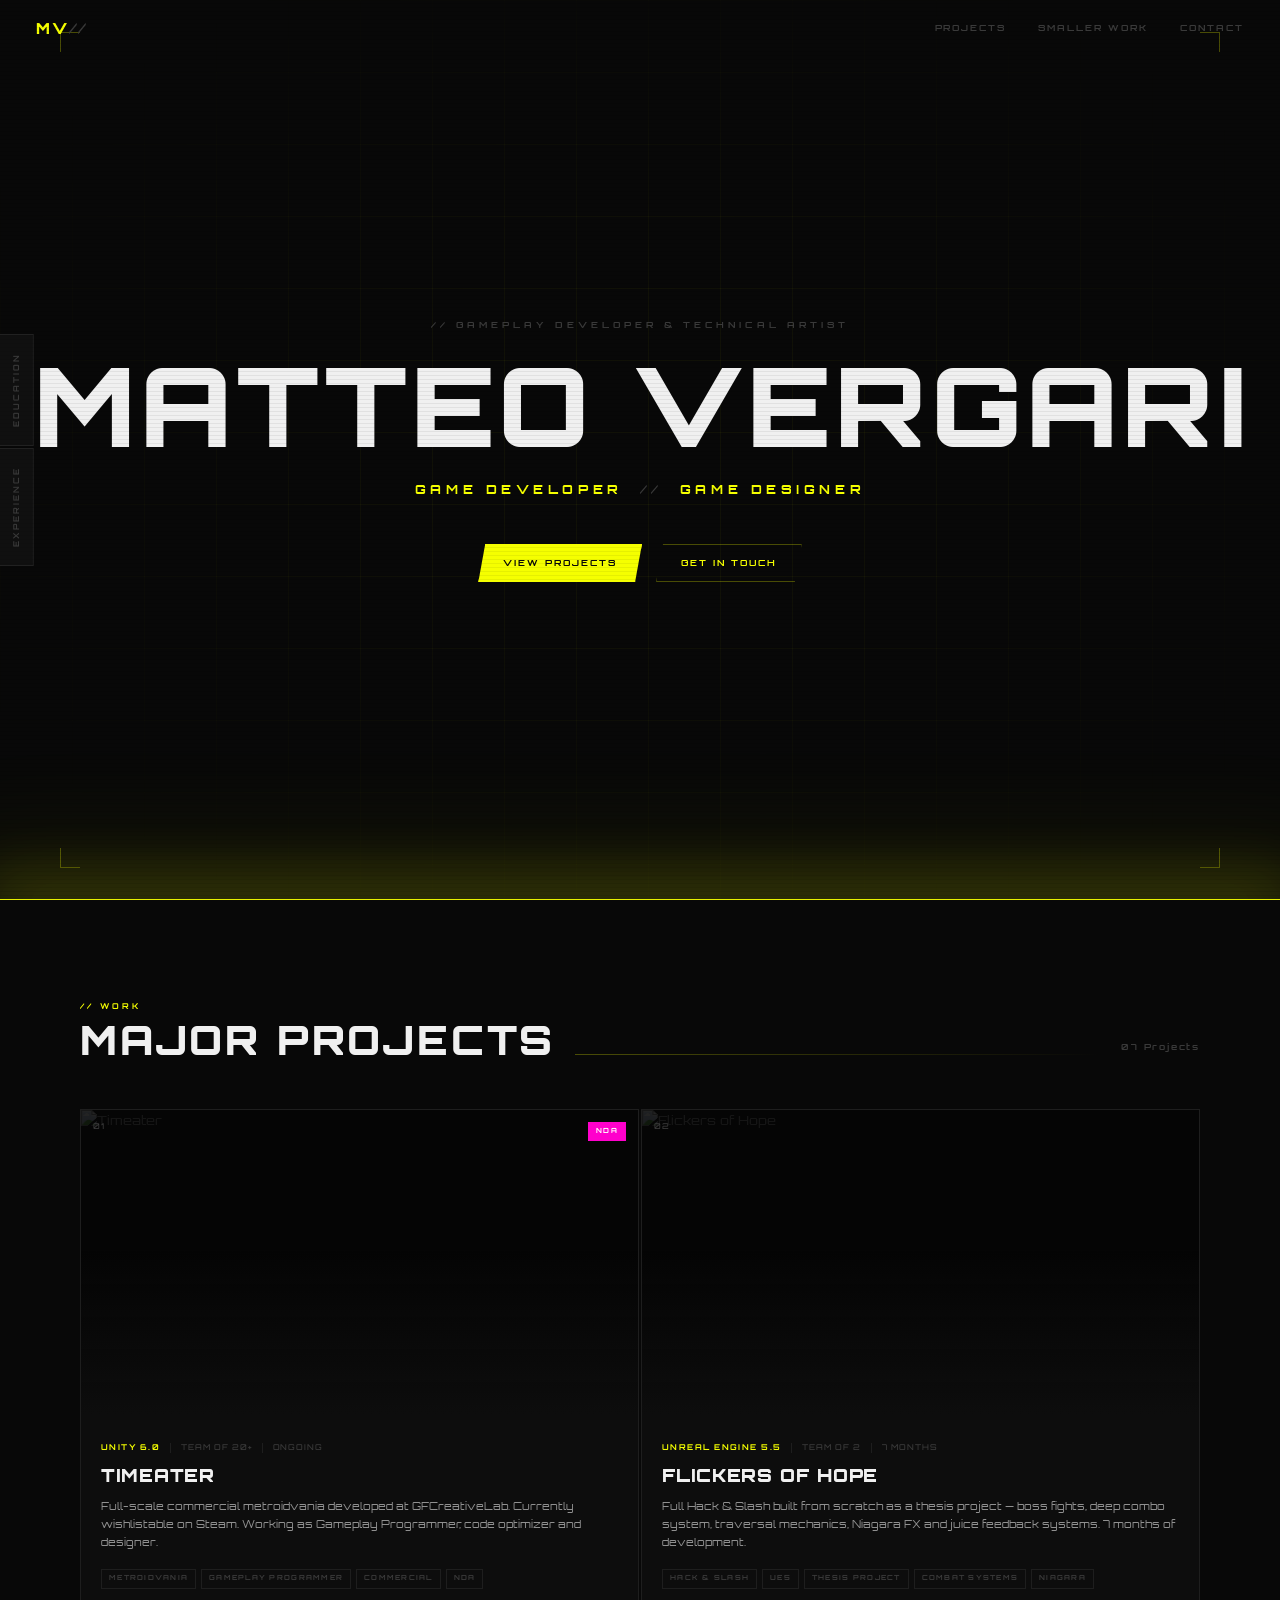
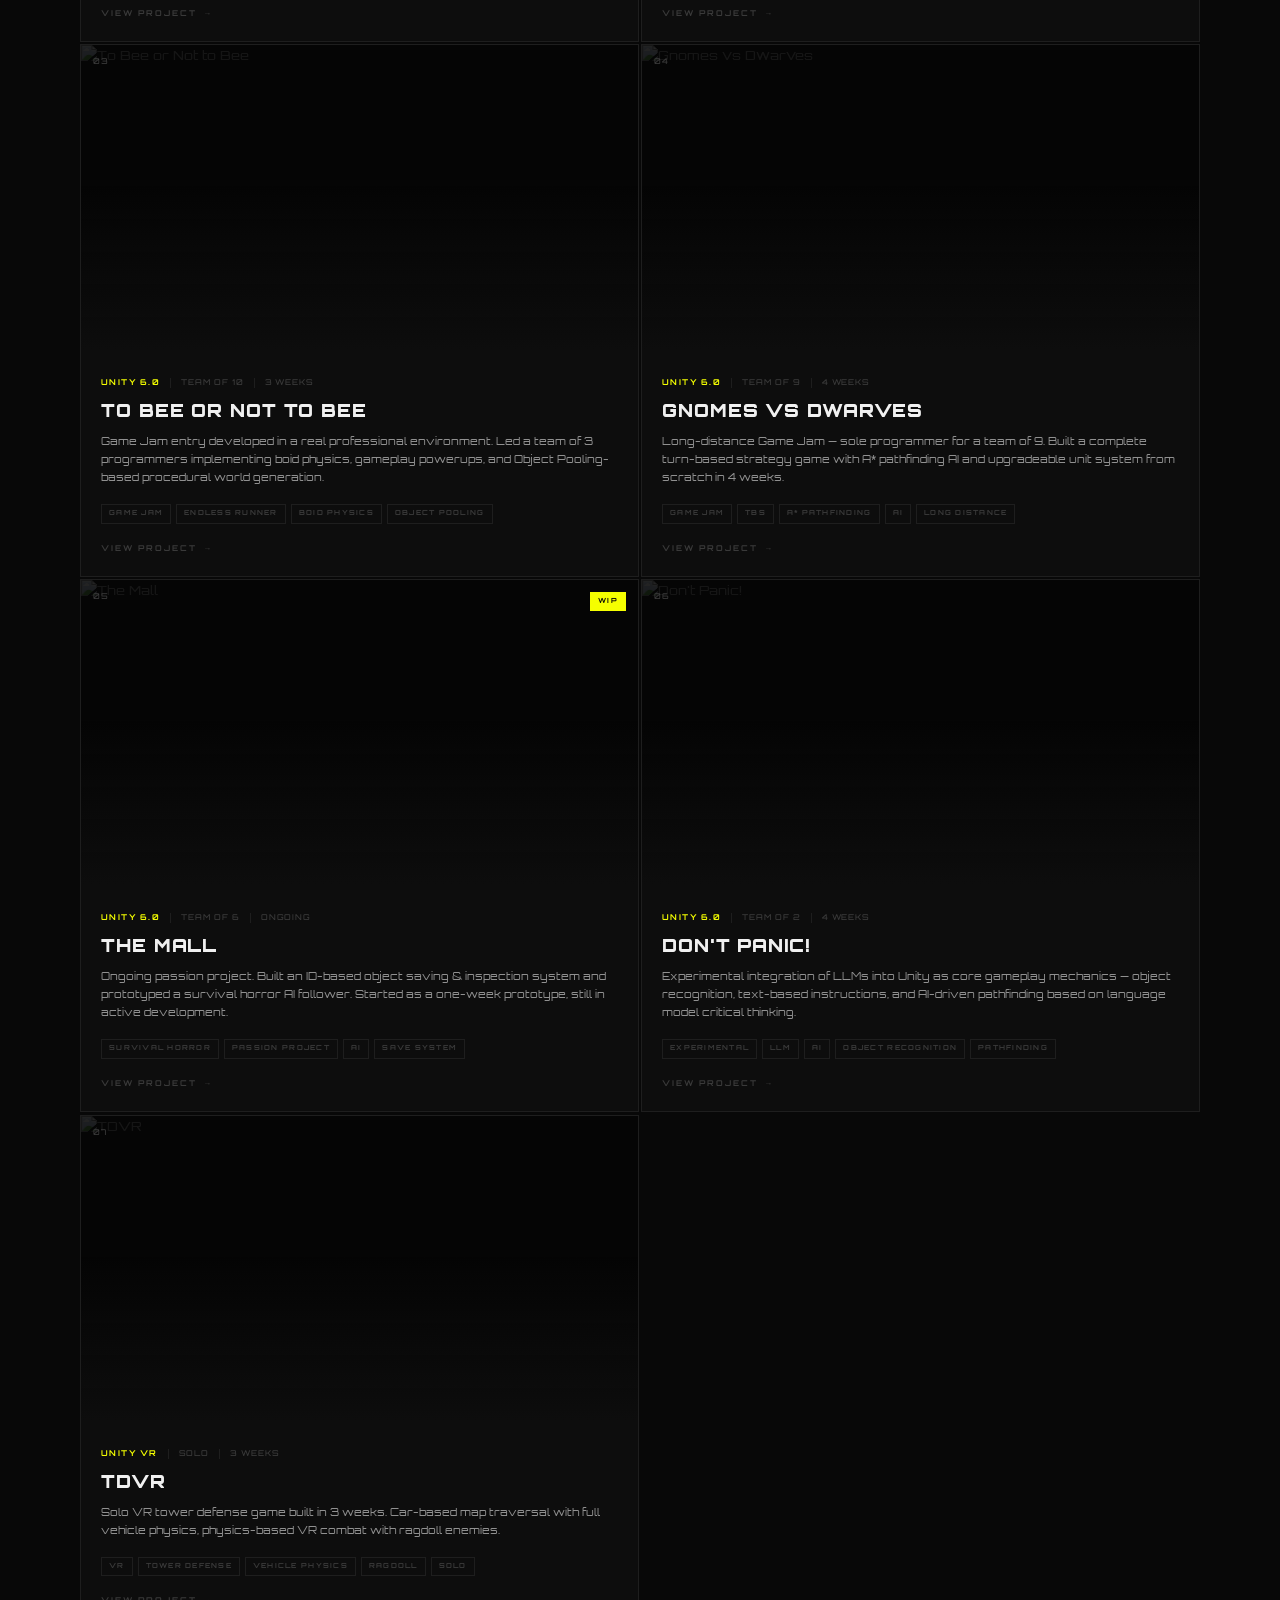
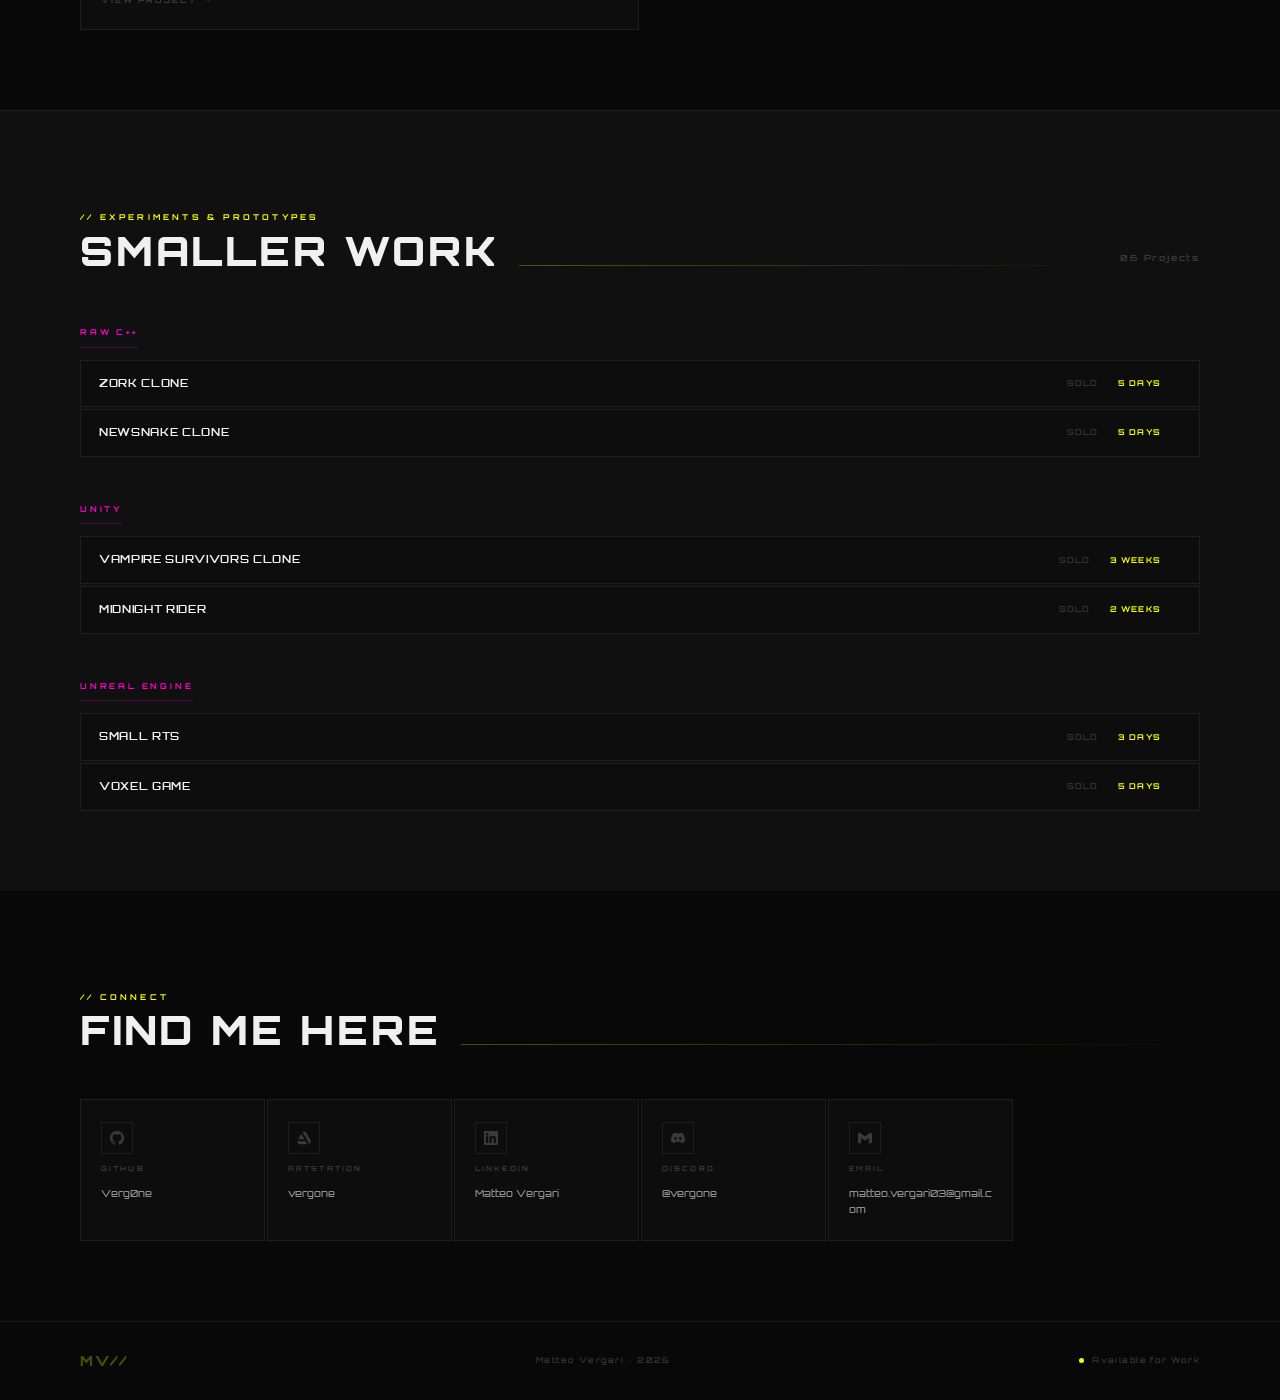
==== commit 7bce3098: "updates" ====
--- a/index.html
+++ b/index.html
@@ -3,154 +3,117 @@
 <head>
   <meta charset="UTF-8">
   <meta name="viewport" content="width=device-width, initial-scale=1.0">
-  <title>MATTEO VERGARI // GAME DEVELOPER</title>
-  <meta name="description" content="Game developer portfolio — Matteo Vergari. Games, experiments, and interactive experiences.">
-
-  <!-- Fonts -->
-  <link rel="preconnect" href="https://fonts.googleapis.com">
-  <link rel="preconnect" href="https://fonts.gstatic.com" crossorigin>
-  <link href="https://fonts.googleapis.com/css2?family=Orbitron:wght@400;500;700;900&family=Share+Tech+Mono&family=Rajdhani:wght@300;400;500;600&display=swap" rel="stylesheet">
-
-  <!-- Styles -->
+  <title>MATTEO VERGARI — Game Developer &amp; Designer</title>
+  <meta name="description" content="Matteo Vergari — Gameplay Developer & Technical Artist. Portfolio of game projects.">
   <link rel="stylesheet" href="assets/css/style.css">
-
-  <!-- Favicon (inline SVG) -->
-  <link rel="icon" type="image/svg+xml" href="data:image/svg+xml,%3Csvg xmlns='http://www.w3.org/2000/svg' viewBox='0 0 32 32'%3E%3Crect width='32' height='32' fill='%23020810'/%3E%3Ctext x='4' y='24' font-family='monospace' font-size='20' font-weight='bold' fill='%2300e5ff'%3EMV%3C/text%3E%3C/svg%3E">
+  <link rel="icon" type="image/svg+xml" href="data:image/svg+xml,%3Csvg xmlns='http://www.w3.org/2000/svg' viewBox='0 0 32 32'%3E%3Crect width='32' height='32' fill='%23080808'/%3E%3Ctext x='3' y='24' font-family='monospace' font-size='18' font-weight='900' fill='%23F5FF00'%3EMV%3C/text%3E%3C/svg%3E">
 </head>
 <body>
 
-  <!-- ── LOADING SCREEN ────────────────────────────────── -->
-  <div class="loader" id="loader">
+  <!-- LOADER -->
+  <div id="loader" aria-hidden="true">
     <div class="loader-logo">MV//</div>
-    <div class="loader-bar-wrap">
-      <div class="loader-bar"></div>
-    </div>
-    <div class="loader-text">INITIALIZING PORTFOLIO</div>
+    <div class="loader-bar-bg"><div class="loader-bar-fill"></div></div>
+    <div class="loader-sub">Loading Portfolio</div>
   </div>
 
-  <!-- ── ATMOSPHERIC FX ────────────────────────────────── -->
-  <div class="scanlines" aria-hidden="true"></div>
-  <div class="noise" aria-hidden="true"></div>
+  <!-- SIDEBAR — Education & Experience panels -->
+  <div class="sidebar" id="sidebar" aria-label="Info panels"></div>
 
-  <!-- ── NAVIGATION ───────────────────────────────────── -->
-  <nav class="nav" role="navigation" aria-label="Main navigation">
-    <a class="nav-logo" href="index.html" aria-label="Home">
-      MV<span>//</span>
-    </a>
-
-    <div class="nav-links">
-      <a href="#projects">PROJECTS</a>
-      <a href="#contact">CONTACT</a>
-    </div>
-
-    <!-- Neon color control -->
-    <div class="neon-control" aria-label="Neon color control">
-      <span class="neon-control-label">NEON</span>
-      <div class="neon-slider-wrap">
-        <span class="neon-slider-icon">Y</span>
-        <input type="range" id="neonSlider" min="55" max="200" value="185" aria-label="Neon hue">
-        <span class="neon-slider-icon">C</span>
-      </div>
-      <div class="neon-presets" aria-label="Color presets"></div>
+  <!-- NAV -->
+  <nav class="nav" aria-label="Main navigation">
+    <a class="nav-logo" href="index.html">MV<em>//</em></a>
+    <div class="nav-right">
+      <a class="nav-link" href="#major">Projects</a>
+      <a class="nav-link" href="#minor">Smaller Work</a>
+      <a class="nav-link" href="#contact">Contact</a>
     </div>
   </nav>
 
-  <!-- ── HERO ─────────────────────────────────────────── -->
-  <section class="hero" aria-label="Hero">
+  <!-- HERO -->
+  <section class="hero" aria-label="Introduction">
     <div class="hero-grid" aria-hidden="true"></div>
-    <div class="hero-horizon" aria-hidden="true"></div>
+    <div class="hero-glow" aria-hidden="true"></div>
 
-    <!-- Corner brackets -->
-    <div class="corner-tl" aria-hidden="true"></div>
-    <div class="corner-tr" aria-hidden="true"></div>
-    <div class="corner-bl" aria-hidden="true"></div>
-    <div class="corner-br" aria-hidden="true"></div>
+    <div class="bracket tl" aria-hidden="true"></div>
+    <div class="bracket tr" aria-hidden="true"></div>
+    <div class="bracket bl" aria-hidden="true"></div>
+    <div class="bracket br" aria-hidden="true"></div>
 
     <div class="hero-content">
-      <div class="hero-eyebrow">// GAME DEVELOPER &amp; DESIGNER</div>
-
-      <h1 class="hero-title glitch" data-text="MATTEO VERGARI">
-        <span class="line">MATTEO</span>
-        <span class="line line-neon">VERGARI</span>
-      </h1>
-
-      <div class="hero-subtitle">CRAFTING WORLDS &nbsp;//&nbsp; BUILDING EXPERIENCES</div>
-
+      <div class="hero-eyebrow">// Gameplay Developer &amp; Technical Artist</div>
+      <h1 class="hero-name" data-text="MATTEO VERGARI">MATTEO VERGARI</h1>
+      <p class="hero-sub">
+        <span>Game Developer</span>
+        &nbsp;//&nbsp;
+        <span>Game Designer</span>
+      </p>
       <div class="hero-cta">
-        <a href="#projects" class="btn btn-primary">VIEW PROJECTS</a>
-        <a href="#contact" class="btn btn-outline">GET IN TOUCH</a>
+        <a href="#major" class="btn btn-y">View Projects</a>
+        <a href="#contact" class="btn btn-o">Get in Touch</a>
       </div>
-    </div>
-
-    <!-- Scroll indicator -->
-    <div class="hero-scroll" aria-hidden="true">
-      <div class="hero-scroll-line"></div>
-      <span>SCROLL</span>
     </div>
   </section>
 
-  <!-- ── PROJECTS ──────────────────────────────────────── -->
-  <section id="projects" aria-label="Projects">
+  <!-- ── MAJOR PROJECTS ─────────────────────────────────── -->
+  <section id="major" aria-label="Major Projects">
     <div class="section">
-      <div class="section-header reveal">
-        <span class="section-label">// WORK</span>
-        <h2 class="section-title">GAME PROJECTS</h2>
-        <div class="section-divider"></div>
+      <div class="sec-header rv">
+        <div class="sec-header-left">
+          <span class="sec-eyebrow">// Work</span>
+          <h2 class="sec-title">Major Projects</h2>
+        </div>
+        <div class="sec-line" aria-hidden="true"></div>
+        <span class="sec-count" aria-label="7 projects">07 Projects</span>
       </div>
 
-      <!-- JS populates this -->
-      <div class="projects-grid reveal-stagger" id="projectsGrid" role="list"></div>
+      <div class="projects-grid rv-st" id="projectsGrid" role="list"></div>
     </div>
   </section>
 
-  <!-- ── CONTACT ───────────────────────────────────────── -->
-  <section id="contact" class="contacts-section" aria-label="Contact">
+  <!-- ── MINOR / SMALLER PROJECTS ──────────────────────── -->
+  <section id="minor" class="minor-section" aria-label="Smaller Projects">
     <div class="section">
-      <div class="section-header reveal">
-        <span class="section-label">// CONNECT</span>
-        <h2 class="section-title">FIND ME HERE</h2>
-        <div class="section-divider"></div>
+      <div class="sec-header rv">
+        <div class="sec-header-left">
+          <span class="sec-eyebrow">// Experiments &amp; Prototypes</span>
+          <h2 class="sec-title">Smaller Work</h2>
+        </div>
+        <div class="sec-line" aria-hidden="true"></div>
+        <span class="sec-count" aria-label="6 projects">06 Projects</span>
       </div>
 
-      <!-- JS populates this -->
-      <div class="contacts-grid reveal-stagger" role="list"></div>
+      <div id="minorProjectsWrap"></div>
     </div>
   </section>
 
-  <!-- ── FOOTER ────────────────────────────────────────── -->
+  <!-- ── CONTACT ────────────────────────────────────────── -->
+  <section id="contact" aria-label="Contact">
+    <div class="section">
+      <div class="sec-header rv">
+        <div class="sec-header-left">
+          <span class="sec-eyebrow">// Connect</span>
+          <h2 class="sec-title">Find Me Here</h2>
+        </div>
+        <div class="sec-line" aria-hidden="true"></div>
+      </div>
+
+      <div class="contacts-grid rv-st" role="list"></div>
+    </div>
+  </section>
+
+  <!-- FOOTER -->
   <footer class="footer" role="contentinfo">
     <div class="footer-logo">MV//</div>
-    <div class="footer-copy">
-      MATTEO VERGARI &nbsp;·&nbsp; <span id="footerYear"></span>
-    </div>
+    <div class="footer-copy">Matteo Vergari · <span id="year"></span></div>
     <div class="footer-status">
       <div class="status-dot" aria-hidden="true"></div>
-      AVAILABLE FOR WORK
+      Available for Work
     </div>
   </footer>
 
-  <!-- Mobile neon panel -->
-  <div class="neon-panel-mobile" aria-label="Neon color control">
-    <span class="neon-control-label">NEON COLOR</span>
-    <input type="range" id="neonSliderMobile" min="55" max="200" value="185" aria-label="Neon hue mobile">
-  </div>
-
-  <!-- Scripts -->
-  <script src="assets/js/projects-data.js"></script>
+  <!-- SCRIPTS -->
+  <script src="assets/js/data.js"></script>
   <script src="assets/js/main.js"></script>
-
-  <!-- Sync mobile slider -->
-  <script>
-    (function() {
-      var mob = document.getElementById('neonSliderMobile');
-      var desk = document.getElementById('neonSlider');
-      if (!mob || !desk) return;
-      mob.value = desk.value;
-      mob.addEventListener('input', function() {
-        desk.value = mob.value;
-        desk.dispatchEvent(new Event('input'));
-      });
-    })();
-  </script>
 </body>
 </html>
--- a/assets/css/style.css
+++ b/assets/css/style.css
@@ -1,1259 +1,1197 @@
-/* ─────────────────────────────────────────────────────────
-   MATTEO VERGARI // PORTFOLIO
-   Cyberpunk aesthetic — cyan/yellow neon palette
-   ───────────────────────────────────────────────────────── */
-
-@import url('https://fonts.googleapis.com/css2?family=Orbitron:wght@400;500;700;900&family=Share+Tech+Mono&family=Rajdhani:wght@300;400;500;600&display=swap');
-
-/* ── CSS VARIABLES ─────────────────────────────────────── */
+/* ═══════════════════════════════════════════════════════════
+   MATTEO VERGARI — PORTFOLIO
+   Cybercorporate / Marathon aesthetic
+   Yellow × Black × Magenta
+   ═══════════════════════════════════════════════════════════ */
+
+/* ── LOCAL FONTS ─────────────────────────────────────────── */
+@font-face {
+  font-family: 'Orbitron';
+  src: url('../fonts/Orbitron-Light.ttf') format('truetype');
+  font-weight: 300;
+  font-display: swap;
+}
+@font-face {
+  font-family: 'Orbitron';
+  src: url('../fonts/Orbitron-Medium.ttf') format('truetype');
+  font-weight: 400 500;
+  font-display: swap;
+}
+@font-face {
+  font-family: 'Orbitron';
+  src: url('../fonts/Orbitron-Bold.ttf') format('truetype');
+  font-weight: 700;
+  font-display: swap;
+}
+@font-face {
+  font-family: 'Orbitron';
+  src: url('../fonts/Orbitron-Black.ttf') format('truetype');
+  font-weight: 900;
+  font-display: swap;
+}
+
+/* ── VARIABLES ───────────────────────────────────────────── */
 :root {
-  --neon-hue: 185;
-  --neon:        hsl(var(--neon-hue), 100%, 55%);
-  --neon-mid:    hsl(var(--neon-hue), 100%, 45%);
-  --neon-dim:    hsl(var(--neon-hue), 80%, 28%);
-  --neon-glow:   hsla(var(--neon-hue), 100%, 55%, 0.25);
-  --neon-glow-s: hsla(var(--neon-hue), 100%, 55%, 0.08);
-  --neon-border: hsla(var(--neon-hue), 100%, 55%, 0.35);
-
-  --accent:      #f2ff00;
-  --accent-dim:  rgba(242, 255, 0, 0.15);
-
-  --bg-root:   #020810;
-  --bg:        #040c14;
-  --bg-card:   #06101a;
-  --bg-glass:  rgba(4, 10, 18, 0.85);
-
-  --text:      #9ab8c8;
-  --text-hi:   #dceef5;
-  --text-muted:#3d5a6a;
-  --text-mono: #5d8899;
-
-  --border:    rgba(0, 200, 230, 0.12);
-  --border-hi: rgba(0, 200, 230, 0.3);
-
-  --font-head: 'Orbitron', monospace;
-  --font-body: 'Rajdhani', sans-serif;
-  --font-mono: 'Share Tech Mono', monospace;
-
-  --radius: 2px;
-  --transition: 0.35s cubic-bezier(0.16, 1, 0.3, 1);
-}
-
-/* ── RESET ─────────────────────────────────────────────── */
+  --yellow:      #F5FF00;
+  --yellow-dim:  rgba(245, 255, 0, 0.12);
+  --yellow-glow: rgba(245, 255, 0, 0.22);
+  --yellow-border: rgba(245, 255, 0, 0.28);
+
+  --magenta:     #FF00CC;
+  --magenta-dim: rgba(255, 0, 204, 0.10);
+  --magenta-border: rgba(255, 0, 204, 0.25);
+
+  --bg:          #080808;
+  --bg-card:     #0D0D0D;
+  --bg-panel:    #101010;
+  --bg-surface:  #141414;
+
+  --text-hi:     #F0F0F0;
+  --text:        #909090;
+  --text-dim:    #3A3A3A;
+
+  --border:      rgba(255, 255, 255, 0.07);
+  --border-hi:   rgba(245, 255, 0, 0.28);
+
+  --font:        'Orbitron', monospace;
+
+  --ease:        cubic-bezier(0.16, 1, 0.3, 1);
+  --t:           0.3s;
+  --radius:      1px;
+}
+
+/* ── RESET ───────────────────────────────────────────────── */
 *, *::before, *::after { box-sizing: border-box; margin: 0; padding: 0; }
 html { scroll-behavior: smooth; }
 
 body {
-  background: var(--bg-root);
+  background: var(--bg);
   color: var(--text);
-  font-family: var(--font-body);
-  font-size: 16px;
+  font-family: var(--font);
+  font-size: 13px;
   line-height: 1.6;
   overflow-x: hidden;
-  cursor: default;
+  cursor: none;
+  -webkit-font-smoothing: antialiased;
 }
 
 a { color: inherit; text-decoration: none; }
 img, video { display: block; max-width: 100%; }
-
-/* ── ATMOSPHERIC OVERLAYS ──────────────────────────────── */
-.scanlines {
+button { font-family: var(--font); cursor: none; border: none; background: none; }
+
+/* ── SCANLINES (pure CSS, no JS, no animation) ───────────── */
+body::after {
+  content: '';
   position: fixed;
   inset: 0;
   background: repeating-linear-gradient(
     to bottom,
     transparent 0px,
-    transparent 2px,
-    rgba(0, 0, 0, 0.08) 2px,
-    rgba(0, 0, 0, 0.08) 4px
+    transparent 3px,
+    rgba(0,0,0,0.06) 3px,
+    rgba(0,0,0,0.06) 4px
   );
   pointer-events: none;
-  z-index: 9998;
-}
-
-.noise {
+  z-index: 9000;
+}
+
+/* ── CUSTOM CURSOR ───────────────────────────────────────── */
+.cur-dot {
   position: fixed;
-  inset: 0;
-  opacity: 0.022;
-  background-image: url("data:image/svg+xml,%3Csvg viewBox='0 0 256 256' xmlns='http://www.w3.org/2000/svg'%3E%3Cfilter id='n'%3E%3CfeTurbulence type='fractalNoise' baseFrequency='0.85' numOctaves='4' stitchTiles='stitch'/%3E%3C/filter%3E%3Crect width='100%25' height='100%25' filter='url(%23n)'/%3E%3C/svg%3E");
-  background-size: 256px 256px;
-  pointer-events: none;
-  z-index: 9997;
-  animation: noiseShift 0.5s steps(1) infinite;
-}
-
-@keyframes noiseShift {
-  0%   { background-position: 0 0; }
-  20%  { background-position: -50px 30px; }
-  40%  { background-position: 30px -20px; }
-  60%  { background-position: -20px 50px; }
-  80%  { background-position: 40px -40px; }
-  100% { background-position: 0 0; }
-}
-
-/* ── CUSTOM CURSOR ─────────────────────────────────────── */
-html { cursor: none; }
-
-.cursor {
-  position: fixed;
-  width: 10px; height: 10px;
-  background: var(--neon);
+  width: 6px; height: 6px;
+  background: var(--yellow);
   border-radius: 50%;
   pointer-events: none;
   z-index: 9999;
   transform: translate(-50%, -50%);
-  transition: width 0.2s, height 0.2s, opacity 0.2s;
-  box-shadow: 0 0 10px var(--neon), 0 0 20px var(--neon-glow);
-}
-
-.cursor-ring {
+  will-change: left, top;
+}
+.cur-ring {
   position: fixed;
-  width: 32px; height: 32px;
-  border: 1px solid var(--neon-border);
+  width: 28px; height: 28px;
+  border: 1px solid var(--yellow-border);
   border-radius: 50%;
   pointer-events: none;
-  z-index: 9999;
+  z-index: 9998;
   transform: translate(-50%, -50%);
-  transition: transform 0.12s ease, width 0.25s, height 0.25s, border-color 0.25s;
-}
-
-body.hovering .cursor { width: 6px; height: 6px; }
-body.hovering .cursor-ring {
-  width: 48px; height: 48px;
-  border-color: var(--neon);
-}
-
-/* ── NAVIGATION ────────────────────────────────────────── */
+  transition: width 0.2s var(--ease), height 0.2s var(--ease), border-color 0.2s;
+  will-change: left, top;
+}
+body.hov .cur-ring { width: 42px; height: 42px; border-color: var(--yellow); }
+body.hov .cur-dot  { background: var(--yellow); box-shadow: 0 0 8px var(--yellow-glow); }
+
+/* ── LOADING SCREEN ──────────────────────────────────────── */
+#loader {
+  position: fixed;
+  inset: 0;
+  background: var(--bg);
+  z-index: 99999;
+  display: flex;
+  flex-direction: column;
+  align-items: center;
+  justify-content: center;
+  gap: 20px;
+  transition: opacity 0.5s, visibility 0.5s;
+}
+#loader.out { opacity: 0; visibility: hidden; pointer-events: none; }
+
+.loader-logo {
+  font-size: 22px;
+  font-weight: 900;
+  letter-spacing: 0.15em;
+  color: var(--yellow);
+}
+.loader-bar-bg {
+  width: 180px; height: 1px;
+  background: var(--border);
+  position: relative;
+  overflow: hidden;
+}
+.loader-bar-fill {
+  position: absolute; inset-block: 0; left: 0;
+  width: 0;
+  background: var(--yellow);
+  animation: lbar 1.1s var(--ease) forwards;
+}
+@keyframes lbar { to { width: 100%; } }
+.loader-sub {
+  font-size: 9px;
+  letter-spacing: 0.35em;
+  color: var(--text-dim);
+  text-transform: uppercase;
+}
+
+/* ── NAVIGATION ──────────────────────────────────────────── */
 .nav {
   position: fixed;
   top: 0; left: 0; right: 0;
-  z-index: 100;
-  display: flex;
-  align-items: center;
+  z-index: 800;
+  height: 58px;
+  display: flex;
+  align-items: center;
+  padding: 0 36px;
   justify-content: space-between;
-  padding: 0 40px;
-  height: 64px;
-  background: linear-gradient(to bottom, rgba(2,8,16,0.95) 0%, rgba(2,8,16,0) 100%);
-  backdrop-filter: blur(0px);
-  transition: background 0.4s, backdrop-filter 0.4s;
-}
-
-.nav.scrolled {
-  background: rgba(2, 8, 16, 0.92);
-  backdrop-filter: blur(12px);
+  transition: background 0.3s, border-color 0.3s;
+  border-bottom: 1px solid transparent;
+}
+.nav.stuck {
+  background: rgba(8, 8, 8, 0.96);
+  border-color: var(--border);
+}
+.nav-logo {
+  font-size: 15px;
+  font-weight: 900;
+  letter-spacing: 0.12em;
+  color: var(--yellow);
+  text-transform: uppercase;
+}
+.nav-logo em { color: var(--text-dim); font-style: normal; font-weight: 400; }
+.nav-right {
+  display: flex;
+  align-items: center;
+  gap: 32px;
+}
+.nav-link {
+  font-size: 9px;
+  font-weight: 700;
+  letter-spacing: 0.22em;
+  text-transform: uppercase;
+  color: var(--text-dim);
+  transition: color var(--t);
+  position: relative;
+}
+.nav-link::after {
+  content: '';
+  position: absolute;
+  bottom: -3px; left: 0;
+  width: 0; height: 1px;
+  background: var(--yellow);
+  transition: width var(--t);
+}
+.nav-link:hover { color: var(--yellow); }
+.nav-link:hover::after { width: 100%; }
+
+/* ── SIDEBAR PANELS ─────────────────────────────────────── */
+.sidebar {
+  position: fixed;
+  left: 0;
+  top: 50%;
+  transform: translateY(-50%);
+  z-index: 700;
+  display: flex;
+  flex-direction: column;
+  gap: 2px;
+}
+
+.sidebar-btn {
+  display: flex;
+  align-items: center;
+  gap: 0;
+  cursor: none;
+  position: relative;
+}
+
+/* The vertical tab */
+.sidebar-tab {
+  writing-mode: vertical-rl;
+  text-orientation: mixed;
+  transform: rotate(180deg);
+  font-size: 8px;
+  font-weight: 700;
+  letter-spacing: 0.25em;
+  text-transform: uppercase;
+  color: var(--text-dim);
+  background: var(--bg-panel);
+  border: 1px solid var(--border);
+  border-right: none;
+  padding: 18px 10px;
+  transition: color var(--t), background var(--t), border-color var(--t);
+  white-space: nowrap;
+  user-select: none;
+}
+
+.sidebar-btn:hover .sidebar-tab,
+.sidebar-btn.open .sidebar-tab {
+  color: var(--yellow);
+  background: var(--bg-surface);
+  border-color: var(--yellow-border);
+}
+
+/* The expandable panel */
+.sidebar-panel {
+  position: absolute;
+  left: 100%;
+  top: 0;
+  width: 320px;
+  background: var(--bg-panel);
+  border: 1px solid var(--yellow-border);
+  border-left: 3px solid var(--yellow);
+  padding: 24px 22px;
+  opacity: 0;
+  pointer-events: none;
+  transform: translateX(-8px);
+  transition: opacity 0.25s var(--ease), transform 0.25s var(--ease);
+}
+
+.sidebar-btn:hover .sidebar-panel,
+.sidebar-btn.open .sidebar-panel {
+  opacity: 1;
+  pointer-events: all;
+  transform: translateX(0);
+}
+
+.panel-label {
+  font-size: 8px;
+  font-weight: 700;
+  letter-spacing: 0.3em;
+  color: var(--yellow);
+  text-transform: uppercase;
+  margin-bottom: 18px;
+  padding-bottom: 10px;
   border-bottom: 1px solid var(--border);
 }
 
-.nav-logo {
-  font-family: var(--font-head);
-  font-size: 18px;
-  font-weight: 700;
-  color: var(--neon);
+.panel-entry {
+  margin-bottom: 18px;
+}
+.panel-entry:last-child { margin-bottom: 0; }
+
+.panel-entry-title {
+  font-size: 11px;
+  font-weight: 700;
+  color: var(--text-hi);
   letter-spacing: 0.08em;
-  text-shadow: 0 0 20px var(--neon-glow);
-}
-
-.nav-logo span { color: var(--text-muted); font-weight: 400; }
-
-.nav-links {
-  display: flex;
-  gap: 36px;
-  align-items: center;
-}
-
-.nav-links a {
-  font-family: var(--font-mono);
-  font-size: 11px;
-  color: var(--text-muted);
+  margin-bottom: 3px;
+}
+.panel-entry-place {
+  font-size: 9px;
+  font-weight: 400;
+  color: var(--yellow);
+  letter-spacing: 0.1em;
+  margin-bottom: 3px;
+}
+.panel-entry-date {
+  font-size: 8px;
+  font-weight: 400;
+  color: var(--text-dim);
   letter-spacing: 0.15em;
-  text-transform: uppercase;
-  transition: color var(--transition);
-  position: relative;
-}
-
-.nav-links a::after {
-  content: '';
-  position: absolute;
-  left: 0; bottom: -4px;
-  width: 0; height: 1px;
-  background: var(--neon);
-  transition: width var(--transition);
-}
-
-.nav-links a:hover { color: var(--neon); }
-.nav-links a:hover::after { width: 100%; }
-
-/* ── NEON COLOR CONTROL ────────────────────────────────── */
-.neon-control {
-  display: flex;
-  align-items: center;
-  gap: 12px;
-  position: relative;
-}
-
-.neon-control-label {
-  font-family: var(--font-mono);
+  margin-bottom: 6px;
+}
+.panel-entry-desc {
   font-size: 9px;
-  letter-spacing: 0.2em;
-  color: var(--text-muted);
-  white-space: nowrap;
-}
-
-.neon-presets {
-  display: flex;
-  gap: 6px;
-}
-
-.neon-preset {
-  width: 14px; height: 14px;
-  border-radius: 50%;
-  border: 1px solid rgba(255,255,255,0.2);
-  cursor: pointer;
-  transition: transform 0.2s, box-shadow 0.2s;
-}
-
-.neon-preset:hover { transform: scale(1.3); }
-
-.neon-preset.active {
-  border-color: white;
-  box-shadow: 0 0 8px currentColor;
-}
-
-.neon-slider-wrap {
-  display: flex;
-  align-items: center;
-  gap: 8px;
-}
-
-.neon-slider-icon {
-  font-size: 10px;
-  font-family: var(--font-mono);
-  color: var(--text-muted);
-}
-
-input[type=range]#neonSlider {
-  -webkit-appearance: none;
-  appearance: none;
-  width: 90px;
-  height: 2px;
-  background: linear-gradient(to right, hsl(55,100%,55%), hsl(185,100%,55%));
-  border-radius: 2px;
-  outline: none;
-  cursor: pointer;
-}
-
-input[type=range]#neonSlider::-webkit-slider-thumb {
-  -webkit-appearance: none;
-  appearance: none;
-  width: 12px; height: 12px;
-  border-radius: 50%;
-  background: var(--neon);
-  box-shadow: 0 0 8px var(--neon);
-  cursor: pointer;
-  transition: box-shadow 0.2s;
-}
-
-input[type=range]#neonSlider::-webkit-slider-thumb:hover {
-  box-shadow: 0 0 16px var(--neon), 0 0 4px var(--neon);
-}
-
-/* ── HERO SECTION ──────────────────────────────────────── */
+  font-weight: 300;
+  color: var(--text);
+  line-height: 1.6;
+}
+
+/* ── HERO ────────────────────────────────────────────────── */
 .hero {
-  position: relative;
   height: 100vh;
-  min-height: 640px;
+  min-height: 600px;
   display: flex;
   align-items: center;
   justify-content: center;
+  position: relative;
   overflow: hidden;
-  background: var(--bg-root);
-}
-
+  background: var(--bg);
+}
+
+/* Subtle grid */
 .hero-grid {
   position: absolute;
   inset: 0;
   background-image:
-    linear-gradient(var(--border) 1px, transparent 1px),
-    linear-gradient(90deg, var(--border) 1px, transparent 1px);
-  background-size: 80px 80px;
-  mask-image: radial-gradient(ellipse 70% 70% at 50% 60%, black 30%, transparent 80%);
-  animation: gridPulse 8s ease-in-out infinite;
-}
-
-@keyframes gridPulse {
-  0%, 100% { opacity: 0.5; }
-  50%       { opacity: 1; }
-}
-
-.hero-horizon {
+    linear-gradient(rgba(245,255,0,0.04) 1px, transparent 1px),
+    linear-gradient(90deg, rgba(245,255,0,0.04) 1px, transparent 1px);
+  background-size: 72px 72px;
+  mask-image: radial-gradient(ellipse 80% 80% at 50% 50%, black 20%, transparent 75%);
+}
+
+/* Horizon glow line */
+.hero-glow {
   position: absolute;
   bottom: 0; left: 0; right: 0;
-  height: 40%;
-  background: linear-gradient(to top, var(--neon-glow-s), transparent);
+  height: 1px;
+  background: var(--yellow);
+  box-shadow: 0 0 60px 20px var(--yellow-glow), 0 0 120px 60px rgba(245,255,0,0.06);
+}
+
+.hero-content {
+  position: relative;
+  z-index: 2;
+  text-align: center;
+  padding: 0 24px;
+}
+
+.hero-eyebrow {
+  font-size: 9px;
+  font-weight: 700;
+  letter-spacing: 0.45em;
+  color: var(--text-dim);
+  text-transform: uppercase;
+  margin-bottom: 24px;
+  opacity: 0;
+  animation: fadeUp 0.8s 0.3s var(--ease) forwards;
+}
+
+.hero-name {
+  font-size: clamp(48px, 9vw, 110px);
+  font-weight: 900;
+  letter-spacing: 0.04em;
+  text-transform: uppercase;
+  color: var(--text-hi);
+  line-height: 0.92;
+  opacity: 0;
+  animation: fadeUp 0.8s 0.5s var(--ease) forwards;
+}
+
+/* Glitch — fires rarely, no continuous loop cost */
+.hero-name {
+  position: relative;
+}
+.hero-name::before,
+.hero-name::after {
+  content: attr(data-text);
+  position: absolute;
+  inset: 0;
   pointer-events: none;
 }
-
-.hero-content {
-  position: relative;
-  text-align: center;
-  z-index: 2;
-  padding: 0 20px;
-}
-
-.hero-eyebrow {
-  font-family: var(--font-mono);
-  font-size: 11px;
-  letter-spacing: 0.4em;
-  color: var(--neon);
-  text-transform: uppercase;
-  margin-bottom: 28px;
+.hero-name::before {
+  color: var(--yellow);
+  animation: glA 7s 2s infinite;
+  clip-path: inset(0 0 100% 0);
+}
+.hero-name::after {
+  color: var(--magenta);
+  animation: glB 7s 2.15s infinite;
+  clip-path: inset(100% 0 0 0);
+}
+@keyframes glA {
+  0%,88%,100% { clip-path: inset(0 0 100% 0); transform: none; }
+  89% { clip-path: inset(10% 0 65% 0); transform: translate(-3px,0); }
+  90% { clip-path: inset(60% 0 15% 0); transform: translate(3px,0); }
+  91% { clip-path: inset(0 0 100% 0); }
+}
+@keyframes glB {
+  0%,88%,100% { clip-path: inset(100% 0 0 0); transform: none; }
+  89% { clip-path: inset(65% 0 10% 0); transform: translate(3px,0); }
+  90% { clip-path: inset(15% 0 60% 0); transform: translate(-3px,0); }
+  91% { clip-path: inset(100% 0 0 0); }
+}
+
+.hero-sub {
+  font-size: clamp(9px, 1.4vw, 13px);
+  font-weight: 400;
+  letter-spacing: 0.35em;
+  color: var(--text-dim);
+  text-transform: uppercase;
+  margin-top: 22px;
   opacity: 0;
-  animation: fadeSlideUp 1s 0.4s forwards;
-}
-
-.hero-title {
-  font-family: var(--font-head);
-  font-size: clamp(42px, 8vw, 100px);
-  font-weight: 900;
-  letter-spacing: 0.06em;
-  text-transform: uppercase;
-  color: var(--text-hi);
-  line-height: 0.95;
-  position: relative;
-  opacity: 0;
-  animation: fadeSlideUp 1s 0.6s forwards;
-}
-
-.hero-title .line { display: block; }
-.hero-title .line-neon { color: var(--neon); text-shadow: 0 0 40px var(--neon-glow), 0 0 80px var(--neon-glow); }
-
-/* Glitch effect */
-.glitch {
-  position: relative;
-}
-.glitch::before,
-.glitch::after {
-  content: attr(data-text);
-  position: absolute;
-  top: 0; left: 0;
-  width: 100%; height: 100%;
-  color: var(--text-hi);
-}
-.glitch::before {
-  color: var(--neon);
-  animation: glitch-a 5s 2s infinite;
-  clip-path: inset(0 0 100% 0);
-}
-.glitch::after {
-  color: var(--accent);
-  animation: glitch-b 5s 2.2s infinite;
-  clip-path: inset(100% 0 0 0);
-}
-
-@keyframes glitch-a {
-  0%,85%,100% { clip-path: inset(0 0 100% 0); transform: none; }
-  87%  { clip-path: inset(15% 0 55% 0); transform: translate(-4px, 0) skewX(-1deg); }
-  89%  { clip-path: inset(65% 0 10% 0); transform: translate(4px, 0) skewX(1deg); }
-  91%  { clip-path: inset(35% 0 40% 0); transform: translate(-2px, 0); }
-  93%  { clip-path: inset(80% 0  5% 0); transform: translate(3px, 0); }
-}
-@keyframes glitch-b {
-  0%,85%,100% { clip-path: inset(100% 0 0 0); transform: none; }
-  87%  { clip-path: inset(55% 0 15% 0); transform: translate(4px, 0) skewX(1deg); }
-  89%  { clip-path: inset(10% 0 65% 0); transform: translate(-4px, 0) skewX(-1deg); }
-  91%  { clip-path: inset(40% 0 35% 0); transform: translate(2px, 0); }
-  93%  { clip-path: inset(5%  0 80% 0); transform: translate(-3px, 0); }
-}
-
-.hero-subtitle {
-  font-family: var(--font-mono);
-  font-size: 12px;
-  letter-spacing: 0.35em;
-  color: var(--text-muted);
-  text-transform: uppercase;
-  margin-top: 28px;
-  opacity: 0;
-  animation: fadeSlideUp 1s 0.9s forwards;
+  animation: fadeUp 0.8s 0.75s var(--ease) forwards;
+}
+
+.hero-sub span {
+  color: var(--yellow);
+  font-weight: 700;
 }
 
 .hero-cta {
-  margin-top: 48px;
-  display: flex;
-  gap: 16px;
+  margin-top: 44px;
+  display: flex;
+  gap: 14px;
   justify-content: center;
   opacity: 0;
-  animation: fadeSlideUp 1s 1.1s forwards;
-}
-
-.hero-scroll {
-  position: absolute;
-  bottom: 32px;
-  left: 50%;
-  transform: translateX(-50%);
-  display: flex;
-  flex-direction: column;
-  align-items: center;
-  gap: 8px;
-  font-family: var(--font-mono);
-  font-size: 9px;
-  letter-spacing: 0.25em;
-  color: var(--text-muted);
-  animation: scrollBounce 2s 2s infinite;
-  opacity: 0;
-  animation: fadeIn 1s 2s forwards, scrollBounce 2s 3s infinite;
-}
-
-.hero-scroll-line {
-  width: 1px;
-  height: 40px;
-  background: linear-gradient(to bottom, var(--neon), transparent);
-}
-
-@keyframes scrollBounce {
-  0%, 100% { transform: translateX(-50%) translateY(0); }
-  50% { transform: translateX(-50%) translateY(8px); }
+  animation: fadeUp 0.8s 1s var(--ease) forwards;
 }
 
 /* Corner brackets */
-.corner-tl, .corner-tr, .corner-bl, .corner-br {
-  position: absolute;
-  width: 24px; height: 24px;
-  opacity: 0.4;
-}
-.corner-tl { top: 40px; left: 40px; border-top: 1px solid var(--neon); border-left: 1px solid var(--neon); }
-.corner-tr { top: 40px; right: 40px; border-top: 1px solid var(--neon); border-right: 1px solid var(--neon); }
-.corner-bl { bottom: 40px; left: 40px; border-bottom: 1px solid var(--neon); border-left: 1px solid var(--neon); }
-.corner-br { bottom: 40px; right: 40px; border-bottom: 1px solid var(--neon); border-right: 1px solid var(--neon); }
-
-/* ── BUTTONS ────────────────────────────────────────────── */
+.bracket { position: absolute; width: 20px; height: 20px; }
+.bracket.tl { top: 32px; left: 60px; border-top: 1px solid var(--yellow-border); border-left: 1px solid var(--yellow-border); }
+.bracket.tr { top: 32px; right: 60px; border-top: 1px solid var(--yellow-border); border-right: 1px solid var(--yellow-border); }
+.bracket.bl { bottom: 32px; left: 60px; border-bottom: 1px solid var(--yellow-border); border-left: 1px solid var(--yellow-border); }
+.bracket.br { bottom: 32px; right: 60px; border-bottom: 1px solid var(--yellow-border); border-right: 1px solid var(--yellow-border); }
+
+/* ── BUTTONS ─────────────────────────────────────────────── */
 .btn {
   display: inline-flex;
   align-items: center;
-  gap: 10px;
-  padding: 12px 28px;
-  font-family: var(--font-mono);
-  font-size: 11px;
-  letter-spacing: 0.2em;
+  gap: 8px;
+  padding: 11px 24px;
+  font-family: var(--font);
+  font-size: 9px;
+  font-weight: 700;
+  letter-spacing: 0.22em;
   text-transform: uppercase;
   border: 1px solid;
-  cursor: pointer;
+  cursor: none;
   position: relative;
   overflow: hidden;
-  transition: color var(--transition), box-shadow var(--transition);
-  clip-path: polygon(8px 0, 100% 0, calc(100% - 8px) 100%, 0 100%);
-}
-
+  transition: color var(--t), box-shadow var(--t);
+  clip-path: polygon(7px 0, 100% 0, calc(100% - 7px) 100%, 0 100%);
+  white-space: nowrap;
+}
 .btn::before {
   content: '';
   position: absolute;
   inset: 0;
   transform: translateX(-105%);
-  transition: transform var(--transition);
-}
-
+  transition: transform 0.35s var(--ease);
+}
 .btn:hover::before { transform: translateX(0); }
 
-.btn-primary {
-  color: var(--bg-root);
-  border-color: var(--neon);
-  background: var(--neon);
-}
-
-.btn-primary::before { background: var(--accent); }
-.btn-primary:hover { color: var(--bg-root); box-shadow: 0 0 20px var(--neon-glow), 0 0 40px var(--neon-glow); }
-
-.btn-outline {
-  color: var(--neon);
-  border-color: var(--neon-border);
+.btn-y {
+  color: var(--bg);
+  background: var(--yellow);
+  border-color: var(--yellow);
+}
+.btn-y::before { background: rgba(255,255,255,0.2); }
+.btn-y:hover   { box-shadow: 0 0 24px var(--yellow-glow); }
+
+.btn-o {
+  color: var(--yellow);
   background: transparent;
-}
-
-.btn-outline::before { background: var(--neon-glow-s); }
-.btn-outline:hover { color: var(--neon); border-color: var(--neon); box-shadow: 0 0 16px var(--neon-glow); }
+  border-color: var(--yellow-border);
+}
+.btn-o::before { background: var(--yellow-dim); }
+.btn-o:hover   { border-color: var(--yellow); box-shadow: 0 0 16px var(--yellow-glow); }
 
 .btn-sm {
-  padding: 8px 18px;
-  font-size: 10px;
-  clip-path: polygon(6px 0, 100% 0, calc(100% - 6px) 100%, 0 100%);
-}
-
-/* link type icons (using SVG background) */
-.btn .link-icon { font-size: 14px; }
-
-/* ── SECTION STRUCTURE ─────────────────────────────────── */
+  padding: 8px 16px;
+  font-size: 8px;
+  clip-path: polygon(5px 0, 100% 0, calc(100% - 5px) 100%, 0 100%);
+}
+
+.btn-m {
+  color: var(--magenta);
+  background: transparent;
+  border-color: var(--magenta-border);
+}
+.btn-m::before { background: var(--magenta-dim); }
+.btn-m:hover { border-color: var(--magenta); }
+
+/* ── SECTION CHROME ──────────────────────────────────────── */
 .section {
-  padding: 120px 40px;
+  padding: 100px 80px 80px;
   max-width: 1440px;
   margin: 0 auto;
 }
-
-.section-full { max-width: none; }
-
-.section-header {
-  margin-bottom: 64px;
-}
-
-.section-label {
-  font-family: var(--font-mono);
-  font-size: 11px;
-  letter-spacing: 0.3em;
-  color: var(--neon);
+@media (max-width: 900px) { .section { padding: 70px 24px 60px; } }
+
+.sec-header {
+  margin-bottom: 48px;
+  display: flex;
+  align-items: flex-end;
+  justify-content: space-between;
+  gap: 20px;
+}
+.sec-header-left {}
+.sec-eyebrow {
+  font-size: 8px;
+  font-weight: 700;
+  letter-spacing: 0.4em;
+  color: var(--yellow);
   text-transform: uppercase;
   display: block;
-  margin-bottom: 12px;
-}
-
-.section-title {
-  font-family: var(--font-head);
-  font-size: clamp(28px, 4vw, 52px);
-  font-weight: 700;
+  margin-bottom: 8px;
+}
+.sec-title {
+  font-size: clamp(22px, 3.5vw, 40px);
+  font-weight: 900;
   color: var(--text-hi);
-  letter-spacing: 0.05em;
+  letter-spacing: 0.07em;
   text-transform: uppercase;
   line-height: 1;
 }
-
-.section-divider {
-  width: 100%;
+.sec-line {
+  flex: 1;
   height: 1px;
-  background: linear-gradient(to right, var(--neon-dim), var(--border), transparent);
-  margin: 24px 0 0;
-}
-
-/* ── PROJECT GRID ──────────────────────────────────────── */
+  background: linear-gradient(to right, var(--yellow-border), transparent);
+  margin-bottom: 6px;
+  min-width: 40px;
+}
+.sec-count {
+  font-size: 9px;
+  font-weight: 700;
+  letter-spacing: 0.2em;
+  color: var(--text-dim);
+  margin-bottom: 6px;
+  white-space: nowrap;
+}
+
+/* ── MAJOR PROJECTS GRID ─────────────────────────────────── */
 .projects-grid {
   display: grid;
-  grid-template-columns: repeat(auto-fill, minmax(380px, 1fr));
+  grid-template-columns: repeat(auto-fill, minmax(400px, 1fr));
   gap: 2px;
 }
-
-/* ── PROJECT CARD ──────────────────────────────────────── */
-.project-card {
+@media (max-width: 900px) { .projects-grid { grid-template-columns: 1fr; } }
+
+/* ── PROJECT CARD ────────────────────────────────────────── */
+.pcard {
   position: relative;
   background: var(--bg-card);
   border: 1px solid var(--border);
-  cursor: pointer;
-  overflow: hidden;
-  transition: border-color var(--transition), transform var(--transition);
   display: flex;
   flex-direction: column;
-}
-
-.project-card:hover {
-  border-color: var(--neon-border);
-  z-index: 2;
-}
-
-/* Media area */
-.card-media {
+  transition: border-color var(--t);
+  contain: layout style;
+}
+.pcard:hover { border-color: var(--yellow-border); }
+
+/* Thumb */
+.pcard-thumb {
   position: relative;
   aspect-ratio: 16/9;
   overflow: hidden;
-  background: #020608;
-}
-
-.card-media img, .card-media video {
+  background: #050505;
+}
+.pcard-thumb img, .pcard-thumb video {
   width: 100%; height: 100%;
   object-fit: cover;
-  transition: transform 0.6s cubic-bezier(0.16, 1, 0.3, 1), filter 0.4s;
-  filter: brightness(0.85) saturate(0.9);
-}
-
-.project-card:hover .card-media img,
-.project-card:hover .card-media video {
+  filter: brightness(0.8) saturate(0.85);
+  transition: transform 0.5s var(--ease), filter 0.4s;
+  will-change: transform;
+}
+.pcard:hover .pcard-thumb img,
+.pcard:hover .pcard-thumb video {
   transform: scale(1.04);
-  filter: brightness(0.7) saturate(1.1);
-}
-
-/* Hex grid overlay on hover */
-.card-hex-overlay {
+  filter: brightness(0.65) saturate(1);
+}
+
+/* Hex mask overlay */
+.pcard-hex {
   position: absolute;
   inset: 0;
-  background-color: var(--neon);
   opacity: 0;
-  transition: opacity 0.4s ease;
+  transition: opacity 0.35s;
+  pointer-events: none;
+  background-color: var(--yellow);
   mix-blend-mode: screen;
-  mask-image: url("data:image/svg+xml,%3Csvg xmlns='http://www.w3.org/2000/svg' width='52' height='60'%3E%3Cpolygon points='26,2 50,15 50,41 26,54 2,41 2,15' fill='none' stroke='white' stroke-width='1.2'/%3E%3C/svg%3E");
+  mask-image: url("data:image/svg+xml,%3Csvg xmlns='http://www.w3.org/2000/svg' width='50' height='58'%3E%3Cpolygon points='25,2 48,14 48,42 25,54 2,42 2,14' fill='none' stroke='white' stroke-width='1'/%3E%3C/svg%3E");
+  mask-size: 50px 58px;
   mask-repeat: repeat;
-  mask-size: 52px 60px;
+}
+.pcard:hover .pcard-hex { opacity: 0.12; }
+
+/* Gradient bottom */
+.pcard-fade {
+  position: absolute;
+  bottom: 0; left: 0; right: 0;
+  height: 55%;
+  background: linear-gradient(to top, var(--bg-card) 5%, transparent);
   pointer-events: none;
 }
 
-.project-card:hover .card-hex-overlay { opacity: 0.18; }
-
-/* Gradient bar at bottom of image */
-.card-media-overlay {
-  position: absolute;
-  bottom: 0; left: 0; right: 0;
-  height: 60%;
-  background: linear-gradient(to top, var(--bg-card), transparent);
+/* NDA / WIP badge */
+.pcard-badge {
+  position: absolute;
+  top: 12px; right: 12px;
+  font-size: 7px;
+  font-weight: 700;
+  letter-spacing: 0.2em;
+  padding: 4px 8px;
+  text-transform: uppercase;
+  z-index: 2;
+}
+.badge-nda {
+  background: var(--magenta);
+  color: #fff;
+}
+.badge-wip {
+  background: var(--yellow);
+  color: var(--bg);
+}
+
+/* Play icon for video previews */
+.pcard-play-icon {
+  position: absolute;
+  inset: 0;
+  display: flex;
+  align-items: center;
+  justify-content: center;
+  opacity: 0;
+  transition: opacity var(--t);
+  z-index: 3;
   pointer-events: none;
 }
-
-/* Corner decorations */
-.card-corner-tl, .card-corner-br {
-  position: absolute;
-  width: 16px; height: 16px;
-  opacity: 0;
-  transition: opacity var(--transition);
-  pointer-events: none;
-  z-index: 2;
-}
-.card-corner-tl { top: 8px; left: 8px; border-top: 1px solid var(--neon); border-left: 1px solid var(--neon); }
-.card-corner-br { bottom: 8px; right: 8px; border-bottom: 1px solid var(--neon); border-right: 1px solid var(--neon); }
-.project-card:hover .card-corner-tl,
-.project-card:hover .card-corner-br { opacity: 1; }
-
-/* Card body */
-.card-body {
-  padding: 20px 24px 24px;
+.pcard:hover .pcard-play-icon { opacity: 1; }
+.play-circle {
+  width: 52px; height: 52px;
+  border: 1px solid var(--yellow);
+  border-radius: 50%;
+  display: flex;
+  align-items: center;
+  justify-content: center;
+  background: rgba(8,8,8,0.7);
+}
+.play-circle svg { fill: var(--yellow); margin-left: 3px; }
+
+/* Corner marks */
+.pcard-c { position: absolute; width: 12px; height: 12px; opacity: 0; transition: opacity 0.25s; pointer-events: none; z-index: 4; }
+.pcard-c.tl { top: 8px; left: 8px; border-top: 1px solid var(--yellow); border-left: 1px solid var(--yellow); }
+.pcard-c.br { bottom: 8px; right: 8px; border-bottom: 1px solid var(--yellow); border-right: 1px solid var(--yellow); }
+.pcard:hover .pcard-c { opacity: 1; }
+
+/* Body */
+.pcard-body {
+  padding: 18px 20px 22px;
   display: flex;
   flex-direction: column;
   flex: 1;
 }
-
-.card-meta {
-  display: flex;
-  align-items: center;
-  gap: 12px;
-  margin-bottom: 10px;
-}
-
-.card-year {
-  font-family: var(--font-mono);
-  font-size: 10px;
-  color: var(--neon);
-  letter-spacing: 0.2em;
-}
-
-.card-engine {
-  font-family: var(--font-mono);
-  font-size: 9px;
-  color: var(--text-muted);
+.pcard-meta {
+  display: flex;
+  align-items: center;
+  gap: 10px;
+  margin-bottom: 8px;
+  flex-wrap: wrap;
+}
+.pcard-engine {
+  font-size: 8px;
+  font-weight: 700;
+  letter-spacing: 0.18em;
+  color: var(--yellow);
+  text-transform: uppercase;
+}
+.pcard-divider { width: 1px; height: 10px; background: var(--border); }
+.pcard-team { font-size: 8px; letter-spacing: 0.12em; color: var(--text-dim); text-transform: uppercase; }
+.pcard-duration { font-size: 8px; letter-spacing: 0.12em; color: var(--text-dim); text-transform: uppercase; }
+
+.pcard-title {
+  font-size: 18px;
+  font-weight: 900;
+  letter-spacing: 0.05em;
+  text-transform: uppercase;
+  color: var(--text-hi);
+  margin-bottom: 6px;
+  transition: color var(--t);
+}
+.pcard:hover .pcard-title { color: var(--yellow); }
+
+.pcard-desc {
+  font-size: 11px;
+  font-weight: 300;
+  color: var(--text);
+  line-height: 1.65;
+  flex: 1;
+  margin-bottom: 18px;
+}
+
+.pcard-tags {
+  display: flex;
+  flex-wrap: wrap;
+  gap: 5px;
+  margin-bottom: 18px;
+}
+.tag {
+  font-size: 7px;
+  font-weight: 700;
+  letter-spacing: 0.18em;
+  padding: 3px 7px;
+  border: 1px solid var(--border);
+  color: var(--text-dim);
+  text-transform: uppercase;
+  transition: border-color 0.25s, color 0.25s;
+}
+.pcard:hover .tag { border-color: var(--yellow-border); color: var(--yellow); }
+
+.pcard-cta {
+  font-size: 8px;
+  font-weight: 700;
+  letter-spacing: 0.25em;
+  color: var(--text-dim);
+  text-transform: uppercase;
+  display: flex;
+  align-items: center;
+  gap: 8px;
+  transition: color var(--t);
+  align-self: flex-start;
+  margin-top: auto;
+}
+.pcard-cta::after { content: '→'; transition: transform var(--t); }
+.pcard:hover .pcard-cta { color: var(--yellow); }
+.pcard:hover .pcard-cta::after { transform: translateX(4px); }
+
+.pcard-num {
+  position: absolute;
+  top: 10px; left: 12px;
+  font-size: 8px;
+  color: var(--text-dim);
+  letter-spacing: 0.1em;
+  z-index: 4;
+}
+
+/* ── MINOR PROJECTS ──────────────────────────────────────── */
+.minor-section {
+  background: var(--bg-panel);
+  border-top: 1px solid var(--border);
+}
+
+.minor-group {
+  margin-bottom: 40px;
+}
+.minor-group:last-child { margin-bottom: 0; }
+
+.minor-engine-label {
+  font-size: 8px;
+  font-weight: 700;
+  letter-spacing: 0.35em;
+  text-transform: uppercase;
+  color: var(--magenta);
+  margin-bottom: 12px;
+  padding-bottom: 8px;
+  border-bottom: 1px solid var(--magenta-border);
+  display: inline-block;
+}
+
+.minor-list {
+  display: flex;
+  flex-direction: column;
+  gap: 2px;
+}
+
+.minor-item {
+  display: grid;
+  grid-template-columns: 1fr auto auto auto;
+  align-items: center;
+  gap: 20px;
+  padding: 14px 18px;
+  background: var(--bg-card);
+  border: 1px solid var(--border);
+  transition: border-color var(--t), background var(--t);
+}
+.minor-item:hover {
+  border-color: var(--yellow-border);
+  background: var(--bg-surface);
+}
+.minor-item-title {
+  font-size: 11px;
+  font-weight: 700;
+  letter-spacing: 0.06em;
+  color: var(--text-hi);
+  text-transform: uppercase;
+}
+.minor-item-team {
+  font-size: 8px;
+  font-weight: 400;
+  letter-spacing: 0.12em;
+  color: var(--text-dim);
+  text-transform: uppercase;
+  white-space: nowrap;
+}
+.minor-item-time {
+  font-size: 8px;
+  font-weight: 700;
   letter-spacing: 0.15em;
-  text-transform: uppercase;
-}
-
-.card-title {
-  font-family: var(--font-head);
-  font-size: 20px;
-  font-weight: 700;
-  color: var(--text-hi);
-  letter-spacing: 0.06em;
-  text-transform: uppercase;
-  margin-bottom: 4px;
-  transition: color var(--transition);
-}
-
-.project-card:hover .card-title { color: var(--neon); }
-
-.card-subtitle {
-  font-family: var(--font-mono);
-  font-size: 10px;
-  letter-spacing: 0.2em;
-  color: var(--text-muted);
-  text-transform: uppercase;
-  margin-bottom: 14px;
-}
-
-.card-desc {
-  font-size: 14px;
-  color: var(--text);
-  line-height: 1.6;
-  flex: 1;
-  margin-bottom: 20px;
-}
-
-.card-tags {
-  display: flex;
-  flex-wrap: wrap;
-  gap: 6px;
-  margin-bottom: 20px;
-}
-
-.tag {
-  font-family: var(--font-mono);
-  font-size: 9px;
-  letter-spacing: 0.15em;
-  padding: 3px 8px;
-  border: 1px solid var(--border);
-  color: var(--text-muted);
-  text-transform: uppercase;
-  transition: border-color 0.3s, color 0.3s;
-}
-
-.project-card:hover .tag {
-  border-color: var(--neon-border);
-  color: var(--neon);
-}
-
-.card-enter {
-  display: flex;
-  align-items: center;
-  gap: 10px;
-  font-family: var(--font-mono);
-  font-size: 10px;
-  letter-spacing: 0.25em;
-  color: var(--text-muted);
-  text-transform: uppercase;
-  transition: color var(--transition), transform var(--transition);
-  margin-top: auto;
-  align-self: flex-start;
-}
-
-.card-enter::after {
-  content: '→';
-  transition: transform var(--transition);
-}
-
-.project-card:hover .card-enter {
-  color: var(--neon);
-}
-
-.project-card:hover .card-enter::after {
-  transform: translateX(4px);
-}
-
-/* Number label */
-.card-number {
-  position: absolute;
-  top: 12px;
-  right: 14px;
-  font-family: var(--font-mono);
-  font-size: 9px;
-  color: var(--text-muted);
-  letter-spacing: 0.15em;
-  opacity: 0.5;
-  z-index: 2;
-}
-
-/* ── CONTACTS SECTION ──────────────────────────────────── */
-.contacts-section {
-  background: var(--bg);
-  border-top: 1px solid var(--border);
-  border-bottom: 1px solid var(--border);
-}
-
+  color: var(--yellow);
+  text-transform: uppercase;
+  white-space: nowrap;
+}
+@media (max-width: 600px) {
+  .minor-item { grid-template-columns: 1fr; gap: 6px; }
+}
+
+/* ── CONTACTS SECTION ────────────────────────────────────── */
 .contacts-grid {
   display: grid;
-  grid-template-columns: repeat(auto-fill, minmax(200px, 1fr));
+  grid-template-columns: repeat(auto-fill, minmax(180px, 1fr));
   gap: 2px;
 }
 
-.contact-item {
+.citem {
   display: flex;
   flex-direction: column;
-  align-items: flex-start;
-  padding: 28px 28px;
+  gap: 10px;
+  padding: 22px 20px;
+  background: var(--bg-card);
   border: 1px solid var(--border);
-  background: var(--bg-card);
-  transition: border-color var(--transition), background var(--transition), transform var(--transition);
-  cursor: pointer;
+  transition: border-color var(--t), background var(--t);
   position: relative;
   overflow: hidden;
-  gap: 12px;
-}
-
-.contact-item::before {
+}
+.citem::after {
   content: '';
   position: absolute;
   bottom: 0; left: 0;
-  width: 100%; height: 2px;
-  background: var(--neon);
-  transform: scaleX(0);
-  transform-origin: left;
-  transition: transform var(--transition);
-}
-
-.contact-item:hover { border-color: var(--neon-border); background: rgba(0, 200, 230, 0.04); }
-.contact-item:hover::before { transform: scaleX(1); }
-
-.contact-icon {
-  width: 36px; height: 36px;
+  width: 0; height: 1px;
+  background: var(--yellow);
+  transition: width var(--t);
+}
+.citem:hover { border-color: var(--yellow-border); background: var(--bg-surface); }
+.citem:hover::after { width: 100%; }
+
+.citem-icon {
+  width: 32px; height: 32px;
   display: flex;
   align-items: center;
   justify-content: center;
   border: 1px solid var(--border);
-  color: var(--text-muted);
-  transition: border-color var(--transition), color var(--transition), box-shadow var(--transition);
-}
-
-.contact-item:hover .contact-icon {
-  border-color: var(--neon);
-  color: var(--neon);
-  box-shadow: 0 0 12px var(--neon-glow);
-}
-
-.contact-icon svg { width: 16px; height: 16px; fill: currentColor; }
-
-.contact-label {
-  font-family: var(--font-mono);
+  color: var(--text-dim);
+  transition: border-color var(--t), color var(--t);
+}
+.citem-icon svg { width: 14px; height: 14px; fill: currentColor; }
+.citem:hover .citem-icon { border-color: var(--yellow); color: var(--yellow); }
+
+.citem-label {
+  font-size: 7px;
+  font-weight: 700;
+  letter-spacing: 0.3em;
+  color: var(--text-dim);
+  text-transform: uppercase;
+}
+.citem-handle {
   font-size: 10px;
-  letter-spacing: 0.25em;
-  color: var(--text-muted);
-  text-transform: uppercase;
-}
-
-.contact-handle {
-  font-family: var(--font-body);
-  font-size: 14px;
+  font-weight: 400;
   color: var(--text);
-  transition: color var(--transition);
-}
-
-.contact-item:hover .contact-handle { color: var(--text-hi); }
-
-.contact-arrow {
-  position: absolute;
-  bottom: 20px; right: 20px;
-  font-family: var(--font-mono);
-  font-size: 12px;
-  color: var(--text-muted);
-  transition: color var(--transition), transform var(--transition);
+  transition: color var(--t);
+  word-break: break-all;
+}
+.citem:hover .citem-handle { color: var(--text-hi); }
+
+.citem-arrow {
+  position: absolute;
+  top: 14px; right: 14px;
+  font-size: 10px;
+  color: var(--text-dim);
   opacity: 0;
-}
-
-.contact-item:hover .contact-arrow { opacity: 1; color: var(--neon); transform: translate(2px, -2px); }
-
-/* ── FOOTER ────────────────────────────────────────────── */
+  transition: opacity var(--t), color var(--t), transform var(--t);
+}
+.citem:hover .citem-arrow { opacity: 1; color: var(--yellow); transform: translate(2px,-2px); }
+
+/* ── FOOTER ──────────────────────────────────────────────── */
 .footer {
-  padding: 40px;
+  padding: 28px 80px;
+  border-top: 1px solid var(--border);
   display: flex;
   align-items: center;
   justify-content: space-between;
-  border-top: 1px solid var(--border);
-}
-
-.footer-logo {
-  font-family: var(--font-head);
-  font-size: 16px;
-  font-weight: 700;
-  color: var(--neon-dim);
-  letter-spacing: 0.1em;
-}
-
-.footer-copy {
-  font-family: var(--font-mono);
-  font-size: 10px;
-  color: var(--text-muted);
-  letter-spacing: 0.15em;
-}
-
-.footer-status {
-  display: flex;
-  align-items: center;
-  gap: 8px;
-  font-family: var(--font-mono);
-  font-size: 9px;
-  color: var(--text-muted);
-  letter-spacing: 0.15em;
-}
-
-.status-dot {
-  width: 6px; height: 6px;
-  border-radius: 50%;
-  background: var(--neon);
-  box-shadow: 0 0 8px var(--neon);
-  animation: pulse 2s ease-in-out infinite;
-}
-
-@keyframes pulse {
-  0%, 100% { opacity: 1; }
-  50% { opacity: 0.3; }
-}
-
-/* ── PROJECT PAGE ──────────────────────────────────────── */
-.project-page-hero {
-  position: relative;
-  height: 65vh;
-  min-height: 480px;
+  flex-wrap: wrap;
+  gap: 16px;
+}
+.footer-logo { font-size: 14px; font-weight: 900; letter-spacing: 0.12em; color: var(--yellow-border); }
+.footer-copy { font-size: 8px; letter-spacing: 0.18em; color: var(--text-dim); }
+.footer-status { display: flex; align-items: center; gap: 8px; font-size: 8px; letter-spacing: 0.18em; color: var(--text-dim); }
+.status-dot { width: 5px; height: 5px; border-radius: 50%; background: var(--yellow); animation: blink 2.5s ease-in-out infinite; }
+@keyframes blink { 0%,100%{opacity:1} 50%{opacity:0.25} }
+
+/* ── PROJECT DETAIL PAGE ─────────────────────────────────── */
+.proj-hero {
+  position: relative;
+  height: 70vh;
+  min-height: 500px;
   overflow: hidden;
   display: flex;
   align-items: flex-end;
 }
-
-.project-hero-img {
+.proj-hero-media {
   position: absolute;
   inset: 0;
   width: 100%; height: 100%;
   object-fit: cover;
-  filter: brightness(0.45) saturate(0.8);
-}
-
-.project-hero-overlay {
+  filter: brightness(0.4) saturate(0.75);
+}
+.proj-hero-overlay {
   position: absolute;
   inset: 0;
-  background: linear-gradient(
-    to top,
-    var(--bg-root) 0%,
-    rgba(2,8,16,0.6) 50%,
-    transparent 100%
-  );
-}
-
-.project-hero-content {
+  background: linear-gradient(to top, var(--bg) 0%, rgba(8,8,8,0.5) 55%, transparent 100%);
+}
+.proj-hero-content {
   position: relative;
   z-index: 2;
   padding: 60px 80px;
   width: 100%;
 }
-
-.project-back {
+@media(max-width:768px){ .proj-hero-content { padding: 40px 24px; } }
+
+.proj-back {
   display: inline-flex;
   align-items: center;
   gap: 8px;
-  font-family: var(--font-mono);
-  font-size: 10px;
-  letter-spacing: 0.2em;
-  color: var(--text-muted);
-  text-transform: uppercase;
-  margin-bottom: 24px;
-  transition: color var(--transition);
-}
-
-.project-back:hover { color: var(--neon); }
-.project-back::before { content: '←'; }
-
-.project-page-title {
-  font-family: var(--font-head);
-  font-size: clamp(36px, 6vw, 80px);
+  font-size: 8px;
+  font-weight: 700;
+  letter-spacing: 0.22em;
+  color: var(--text-dim);
+  text-transform: uppercase;
+  margin-bottom: 20px;
+  transition: color var(--t);
+}
+.proj-back:hover { color: var(--yellow); }
+.proj-back::before { content: '←'; }
+
+.proj-title {
+  font-size: clamp(32px, 6vw, 76px);
   font-weight: 900;
+  letter-spacing: 0.04em;
+  text-transform: uppercase;
+  color: var(--text-hi);
+  line-height: 0.92;
+  margin-bottom: 16px;
+  position: relative;
+}
+/* same glitch on detail */
+.proj-title::before, .proj-title::after {
+  content: attr(data-text);
+  position: absolute; inset: 0;
+  pointer-events: none;
+}
+.proj-title::before { color: var(--yellow); animation: glA 9s 1s infinite; clip-path: inset(0 0 100% 0); }
+.proj-title::after  { color: var(--magenta); animation: glB 9s 1.15s infinite; clip-path: inset(100% 0 0 0); }
+
+.proj-meta {
+  display: flex;
+  flex-wrap: wrap;
+  gap: 10px;
+  align-items: center;
+}
+
+/* ── PROJ BODY ─────────────────────────────────────────────── */
+.proj-body {
+  display: grid;
+  grid-template-columns: 1fr 300px;
+  gap: 48px;
+  padding: 64px 80px;
+  max-width: 1440px;
+  margin: 0 auto;
+}
+@media(max-width:900px){ .proj-body { grid-template-columns:1fr; padding: 40px 24px; } }
+
+.proj-content h3 {
+  font-size: 9px;
+  font-weight: 700;
+  letter-spacing: 0.32em;
+  color: var(--yellow);
+  text-transform: uppercase;
+  margin: 32px 0 14px;
+}
+.proj-content p {
+  font-size: 12px;
+  font-weight: 300;
+  color: var(--text);
+  line-height: 1.75;
+  margin-bottom: 18px;
+}
+.proj-content ul { list-style: none; display: flex; flex-direction: column; gap: 7px; margin-bottom: 22px; }
+.proj-content li {
+  font-size: 11px;
+  font-weight: 300;
+  color: var(--text);
+  padding-left: 18px;
+  position: relative;
+}
+.proj-content li::before {
+  content: '//';
+  position: absolute; left: 0;
+  color: var(--yellow);
+  font-size: 8px;
+  font-weight: 700;
+  top: 2px;
+}
+
+/* Sidebar */
+.proj-sidebar { display: flex; flex-direction: column; gap: 16px; }
+.sblock {
+  background: var(--bg-card);
+  border: 1px solid var(--border);
+  border-left: 2px solid var(--yellow);
+  padding: 16px 18px;
+}
+.sblock-label {
+  font-size: 7px;
+  font-weight: 700;
+  letter-spacing: 0.3em;
+  color: var(--yellow);
+  text-transform: uppercase;
+  margin-bottom: 10px;
+}
+.sblock-val {
+  font-size: 12px;
+  font-weight: 700;
   color: var(--text-hi);
   letter-spacing: 0.05em;
-  text-transform: uppercase;
-  line-height: 0.95;
-  margin-bottom: 16px;
-}
-
-.project-page-meta {
-  display: flex;
-  gap: 20px;
-  align-items: center;
-  flex-wrap: wrap;
-}
-
-.project-page-meta .tag { font-size: 10px; }
-
-/* Project body layout */
-.project-body {
-  display: grid;
-  grid-template-columns: 1fr 340px;
-  gap: 60px;
-  padding: 80px;
-  max-width: 1440px;
-  margin: 0 auto;
-}
-
-@media (max-width: 900px) {
-  .project-body { grid-template-columns: 1fr; padding: 40px; }
-}
-
-/* Main content */
-.project-content h3 {
-  font-family: var(--font-head);
-  font-size: 14px;
-  font-weight: 700;
-  letter-spacing: 0.2em;
-  color: var(--neon);
-  text-transform: uppercase;
-  margin: 36px 0 16px;
-}
-
-.project-content p {
-  font-size: 16px;
-  color: var(--text);
-  line-height: 1.75;
-  margin-bottom: 20px;
-}
-
-.project-content ul {
-  list-style: none;
-  display: flex;
-  flex-direction: column;
-  gap: 8px;
-  margin-bottom: 24px;
-}
-
-.project-content li {
-  font-size: 15px;
-  color: var(--text);
-  padding-left: 20px;
-  position: relative;
-}
-
-.project-content li::before {
-  content: '//';
-  position: absolute;
-  left: 0;
-  color: var(--neon);
-  font-family: var(--font-mono);
-  font-size: 11px;
-}
-
-/* Sidebar */
-.project-sidebar {
-  display: flex;
-  flex-direction: column;
-  gap: 24px;
-}
-
-.sidebar-block {
-  border: 1px solid var(--border);
-  padding: 20px 22px;
-  background: var(--bg-card);
-}
-
-.sidebar-block-label {
-  font-family: var(--font-mono);
-  font-size: 9px;
-  letter-spacing: 0.25em;
-  color: var(--text-muted);
-  text-transform: uppercase;
-  margin-bottom: 14px;
-}
-
-.sidebar-block-value {
-  font-family: var(--font-body);
-  font-size: 15px;
-  color: var(--text-hi);
-  font-weight: 500;
-}
-
-.project-links {
-  display: flex;
-  flex-direction: column;
-  gap: 10px;
-}
-
-/* Gallery */
-.project-gallery {
+}
+.proj-links { display: flex; flex-direction: column; gap: 8px; margin-top: 4px; }
+
+/* ── GALLERY ─────────────────────────────────────────────── */
+.gallery-wrap {
   padding: 0 80px 80px;
   max-width: 1440px;
   margin: 0 auto;
 }
+@media(max-width:768px){ .gallery-wrap { padding: 0 24px 60px; } }
 
 .gallery-label {
-  font-family: var(--font-mono);
-  font-size: 10px;
-  letter-spacing: 0.3em;
-  color: var(--neon);
-  text-transform: uppercase;
-  margin-bottom: 20px;
+  font-size: 8px;
+  font-weight: 700;
+  letter-spacing: 0.35em;
+  color: var(--yellow);
+  text-transform: uppercase;
+  margin-bottom: 16px;
+}
+
+/* Full-width first image, rest in grid */
+.gallery-hero-img {
+  width: 100%;
+  aspect-ratio: 16/9;
+  object-fit: cover;
+  filter: brightness(0.9);
+  margin-bottom: 4px;
+  cursor: zoom-in;
+  transition: filter 0.3s;
+}
+.gallery-hero-img:hover { filter: brightness(1); }
+
+/* Video embed */
+.gallery-video-wrap {
+  position: relative;
+  width: 100%;
+  aspect-ratio: 16/9;
+  margin-bottom: 4px;
+  background: #000;
+}
+.gallery-video-wrap iframe,
+.gallery-video-wrap video {
+  position: absolute;
+  inset: 0;
+  width: 100%; height: 100%;
+  border: none;
 }
 
 .gallery-grid {
   display: grid;
-  grid-template-columns: repeat(auto-fill, minmax(340px, 1fr));
+  grid-template-columns: repeat(auto-fill, minmax(320px, 1fr));
   gap: 4px;
 }
-
-.gallery-item {
+.gallery-cell {
   position: relative;
   aspect-ratio: 16/9;
   overflow: hidden;
   cursor: zoom-in;
 }
-
-.gallery-item img {
+.gallery-cell img {
   width: 100%; height: 100%;
   object-fit: cover;
-  filter: brightness(0.85) saturate(0.9);
-  transition: filter 0.4s, transform 0.6s cubic-bezier(0.16,1,0.3,1);
-}
-
-.gallery-item:hover img {
-  filter: brightness(1) saturate(1.1);
-  transform: scale(1.04);
-}
+  filter: brightness(0.85);
+  transition: filter 0.3s, transform 0.5s var(--ease);
+}
+.gallery-cell:hover img { filter: brightness(1); transform: scale(1.03); }
 
 /* Lightbox */
 .lightbox {
-  position: fixed;
-  inset: 0;
-  background: rgba(2,8,16,0.97);
-  z-index: 200;
+  position: fixed; inset: 0;
+  background: rgba(8,8,8,0.97);
+  z-index: 9990;
   display: flex;
   align-items: center;
   justify-content: center;
   opacity: 0;
   pointer-events: none;
-  transition: opacity 0.3s;
-}
-
-.lightbox.active { opacity: 1; pointer-events: all; }
-
-.lightbox img {
-  max-width: 90vw;
-  max-height: 85vh;
-  object-fit: contain;
-  border: 1px solid var(--neon-border);
-}
-
-.lightbox-close {
-  position: absolute;
-  top: 32px; right: 32px;
-  font-family: var(--font-mono);
-  font-size: 11px;
-  letter-spacing: 0.2em;
-  color: var(--text-muted);
-  cursor: pointer;
-  transition: color 0.2s;
-}
-
-.lightbox-close:hover { color: var(--neon); }
-
-/* ── ANIMATIONS ────────────────────────────────────────── */
-@keyframes fadeSlideUp {
-  from { opacity: 0; transform: translateY(24px); }
-  to   { opacity: 1; transform: translateY(0); }
-}
-
-@keyframes fadeIn {
-  from { opacity: 0; }
-  to   { opacity: 1; }
-}
-
-/* Scroll reveal */
-.reveal {
+  transition: opacity 0.25s;
+}
+.lightbox.on { opacity: 1; pointer-events: all; }
+.lightbox img { max-width: 92vw; max-height: 88vh; object-fit: contain; border: 1px solid var(--yellow-border); }
+.lb-close {
+  position: absolute; top: 24px; right: 28px;
+  font-size: 9px; font-weight: 700; letter-spacing: 0.25em;
+  color: var(--text-dim); text-transform: uppercase;
+  cursor: none;
+  transition: color var(--t);
+}
+.lb-close:hover { color: var(--yellow); }
+
+/* ── NEXT PROJECT ─────────────────────────────────────────── */
+.next-proj {
+  border-top: 1px solid var(--border);
+  padding: 48px 80px;
+  display: flex;
+  justify-content: flex-end;
+  align-items: center;
+  gap: 28px;
+}
+@media(max-width:768px){ .next-proj { padding: 40px 24px; } }
+.next-proj-label { font-size: 8px; font-weight: 700; letter-spacing: 0.3em; color: var(--text-dim); text-transform: uppercase; }
+
+/* ── REVEALS ─────────────────────────────────────────────── */
+.rv {
   opacity: 0;
-  transform: translateY(30px);
-  transition: opacity 0.7s cubic-bezier(0.16, 1, 0.3, 1), transform 0.7s cubic-bezier(0.16, 1, 0.3, 1);
-}
-
-.reveal.visible { opacity: 1; transform: none; }
-
-/* Staggered reveal */
-.reveal-stagger > * {
+  transform: translateY(22px);
+  transition: opacity 0.65s var(--ease), transform 0.65s var(--ease);
+}
+.rv.in { opacity: 1; transform: none; }
+
+/* stagger children */
+.rv-st > * {
   opacity: 0;
-  transform: translateY(20px);
-  transition: opacity 0.6s cubic-bezier(0.16,1,0.3,1), transform 0.6s cubic-bezier(0.16,1,0.3,1);
-}
-
-.reveal-stagger.visible > * { opacity: 1; transform: none; }
-.reveal-stagger.visible > *:nth-child(1) { transition-delay: 0s; }
-.reveal-stagger.visible > *:nth-child(2) { transition-delay: 0.07s; }
-.reveal-stagger.visible > *:nth-child(3) { transition-delay: 0.14s; }
-.reveal-stagger.visible > *:nth-child(4) { transition-delay: 0.21s; }
-.reveal-stagger.visible > *:nth-child(5) { transition-delay: 0.28s; }
-.reveal-stagger.visible > *:nth-child(6) { transition-delay: 0.35s; }
-.reveal-stagger.visible > *:nth-child(7) { transition-delay: 0.42s; }
-.reveal-stagger.visible > *:nth-child(8) { transition-delay: 0.49s; }
-
-/* ── NOT FOUND ─────────────────────────────────────────── */
+  transform: translateY(16px);
+  transition: opacity 0.55s var(--ease), transform 0.55s var(--ease);
+}
+.rv-st.in > * { opacity: 1; transform: none; }
+.rv-st.in > *:nth-child(1){ transition-delay: 0s; }
+.rv-st.in > *:nth-child(2){ transition-delay: 0.06s; }
+.rv-st.in > *:nth-child(3){ transition-delay: 0.12s; }
+.rv-st.in > *:nth-child(4){ transition-delay: 0.18s; }
+.rv-st.in > *:nth-child(5){ transition-delay: 0.24s; }
+.rv-st.in > *:nth-child(6){ transition-delay: 0.30s; }
+.rv-st.in > *:nth-child(7){ transition-delay: 0.36s; }
+.rv-st.in > *:nth-child(8){ transition-delay: 0.42s; }
+
+@keyframes fadeUp {
+  from { opacity: 0; transform: translateY(20px); }
+  to   { opacity: 1; transform: none; }
+}
+
+/* ── 404 ─────────────────────────────────────────────────── */
 .not-found {
-  height: 60vh;
-  display: flex;
-  flex-direction: column;
-  align-items: center;
-  justify-content: center;
-  gap: 20px;
-  font-family: var(--font-head);
-  color: var(--text-muted);
-  text-transform: uppercase;
-  letter-spacing: 0.2em;
-}
-
-.not-found-code {
-  font-size: 80px;
-  color: var(--neon-dim);
-  line-height: 1;
-}
-
-/* ── RESPONSIVE ────────────────────────────────────────── */
-@media (max-width: 768px) {
-  .nav { padding: 0 20px; }
-  .neon-control { display: none; }
-  .section { padding: 80px 20px; }
-  .projects-grid { grid-template-columns: 1fr; }
-  .contacts-grid { grid-template-columns: 1fr 1fr; }
-  .project-hero-content { padding: 40px 24px; }
-  .project-body { padding: 40px 24px; }
-  .project-gallery { padding: 0 24px 60px; }
-  .footer { flex-direction: column; gap: 16px; text-align: center; }
-  .hero-title { font-size: clamp(32px, 12vw, 70px); }
-}
-
-@media (max-width: 480px) {
-  .contacts-grid { grid-template-columns: 1fr; }
-  .nav-links { gap: 20px; }
-}
-
-/* ── LOADING SCREEN ────────────────────────────────────── */
-.loader {
-  position: fixed;
-  inset: 0;
-  background: var(--bg-root);
-  z-index: 10000;
-  display: flex;
-  flex-direction: column;
-  align-items: center;
-  justify-content: center;
-  gap: 24px;
-  transition: opacity 0.6s, visibility 0.6s;
-}
-
-.loader.hidden { opacity: 0; visibility: hidden; }
-
-.loader-logo {
-  font-family: var(--font-head);
-  font-size: 24px;
-  font-weight: 700;
-  color: var(--neon);
-  letter-spacing: 0.1em;
-  text-shadow: 0 0 30px var(--neon-glow);
-}
-
-.loader-bar-wrap {
-  width: 200px;
-  height: 1px;
-  background: var(--border);
-  position: relative;
-  overflow: hidden;
-}
-
-.loader-bar {
-  position: absolute;
-  left: 0; top: 0;
-  height: 100%;
-  background: var(--neon);
-  width: 0;
-  animation: loaderProgress 1.2s cubic-bezier(0.16,1,0.3,1) forwards;
-  box-shadow: 0 0 8px var(--neon);
-}
-
-@keyframes loaderProgress {
-  to { width: 100%; }
-}
-
-.loader-text {
-  font-family: var(--font-mono);
-  font-size: 9px;
-  letter-spacing: 0.3em;
-  color: var(--text-muted);
-  text-transform: uppercase;
-  animation: loaderText 1.2s steps(20) forwards;
-}
-
-@keyframes loaderText {
-  from { opacity: 0.3; }
-  to   { opacity: 1; }
-}
-
-/* ── NEON PANEL (mobile toggle) ─────────────────────────── */
-.neon-panel-mobile {
-  display: none;
-  position: fixed;
-  bottom: 24px;
-  right: 24px;
-  z-index: 99;
-  background: var(--bg-glass);
-  backdrop-filter: blur(12px);
-  border: 1px solid var(--neon-border);
-  padding: 16px 20px;
-  flex-direction: column;
-  gap: 12px;
-}
-
-@media (max-width: 768px) {
-  .neon-panel-mobile { display: flex; }
-}
+  height: 55vh;
+  display: flex; flex-direction: column; align-items: center; justify-content: center; gap: 16px;
+  text-align: center;
+}
+.not-found-code { font-size: 80px; font-weight: 900; color: var(--yellow-border); line-height: 1; }
+.not-found-msg  { font-size: 10px; font-weight: 700; letter-spacing: 0.3em; color: var(--text-dim); text-transform: uppercase; }
+
+/* ── MOBILE ──────────────────────────────────────────────── */
+@media(max-width: 768px) {
+  .sidebar { display: none; }
+  .bracket { display: none; }
+  .hero-grid { display: none; }
+  .footer { padding: 24px; flex-direction: column; text-align: center; }
+}
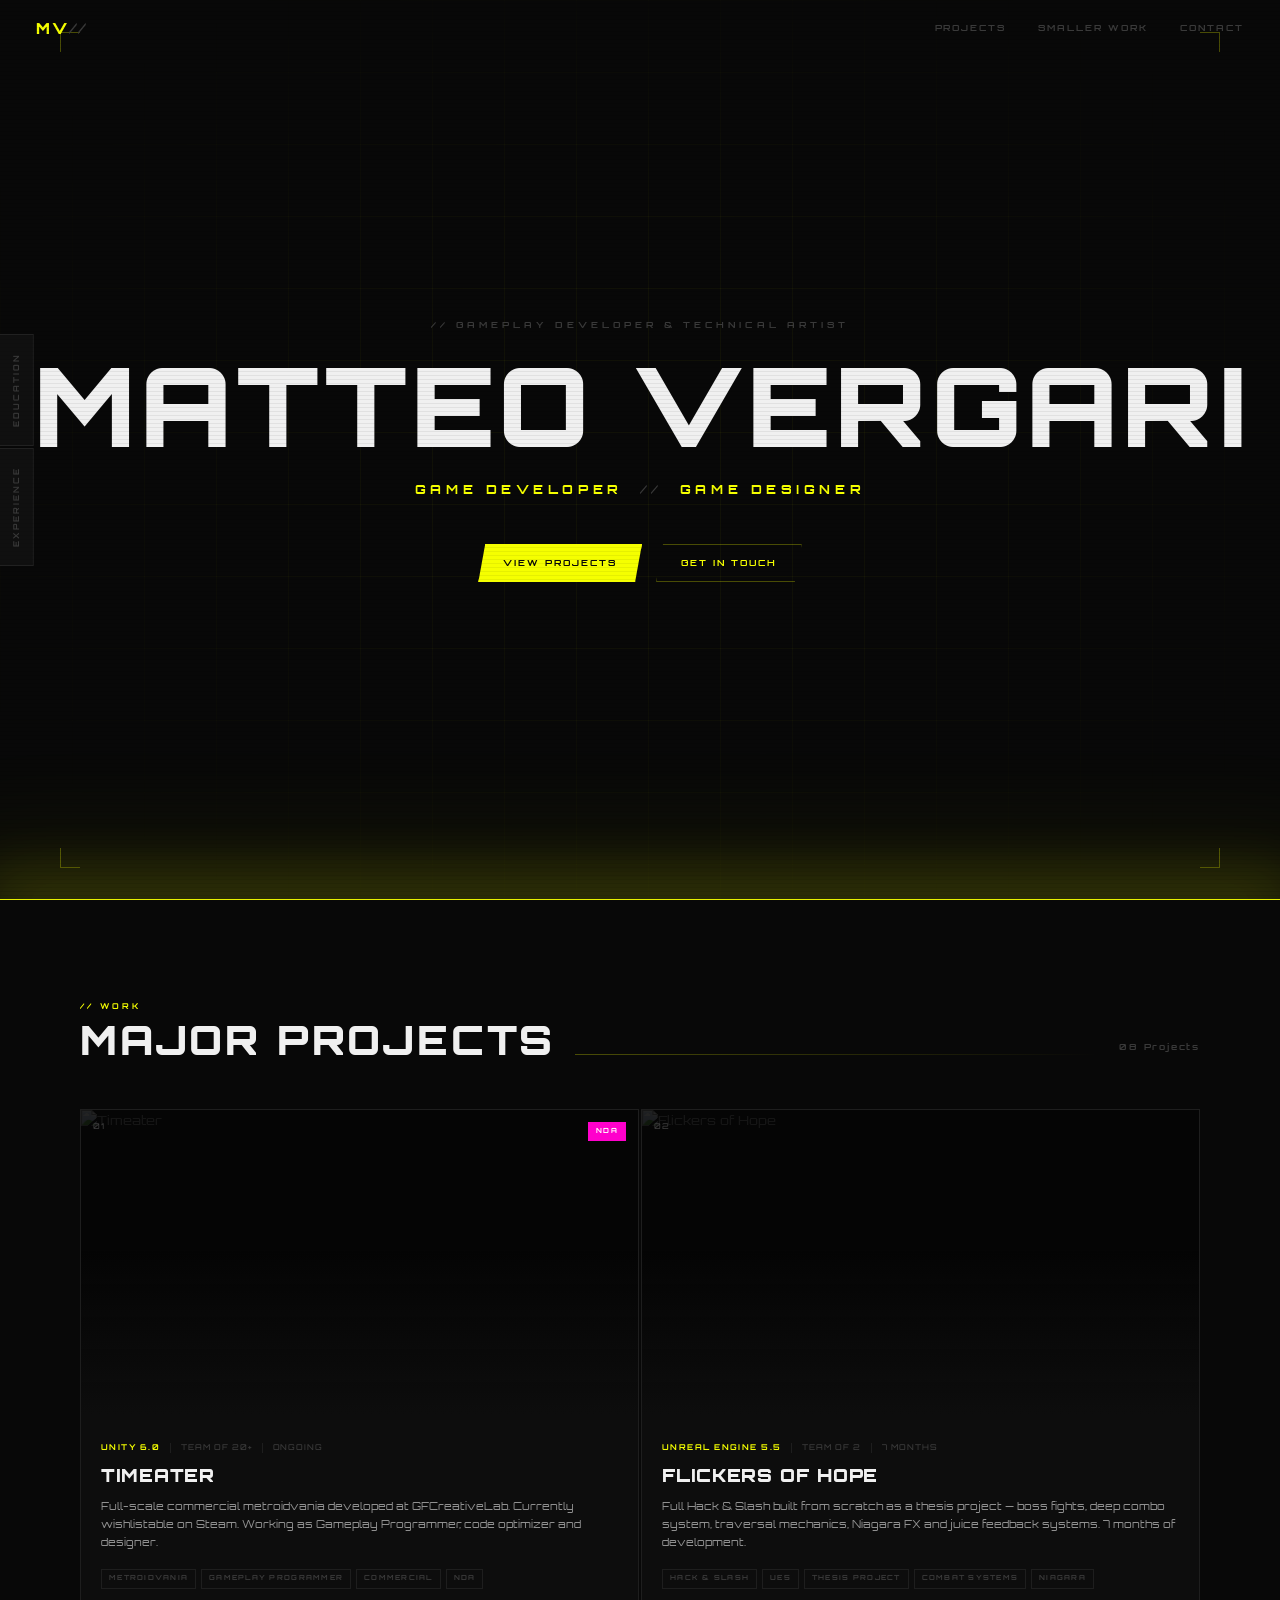
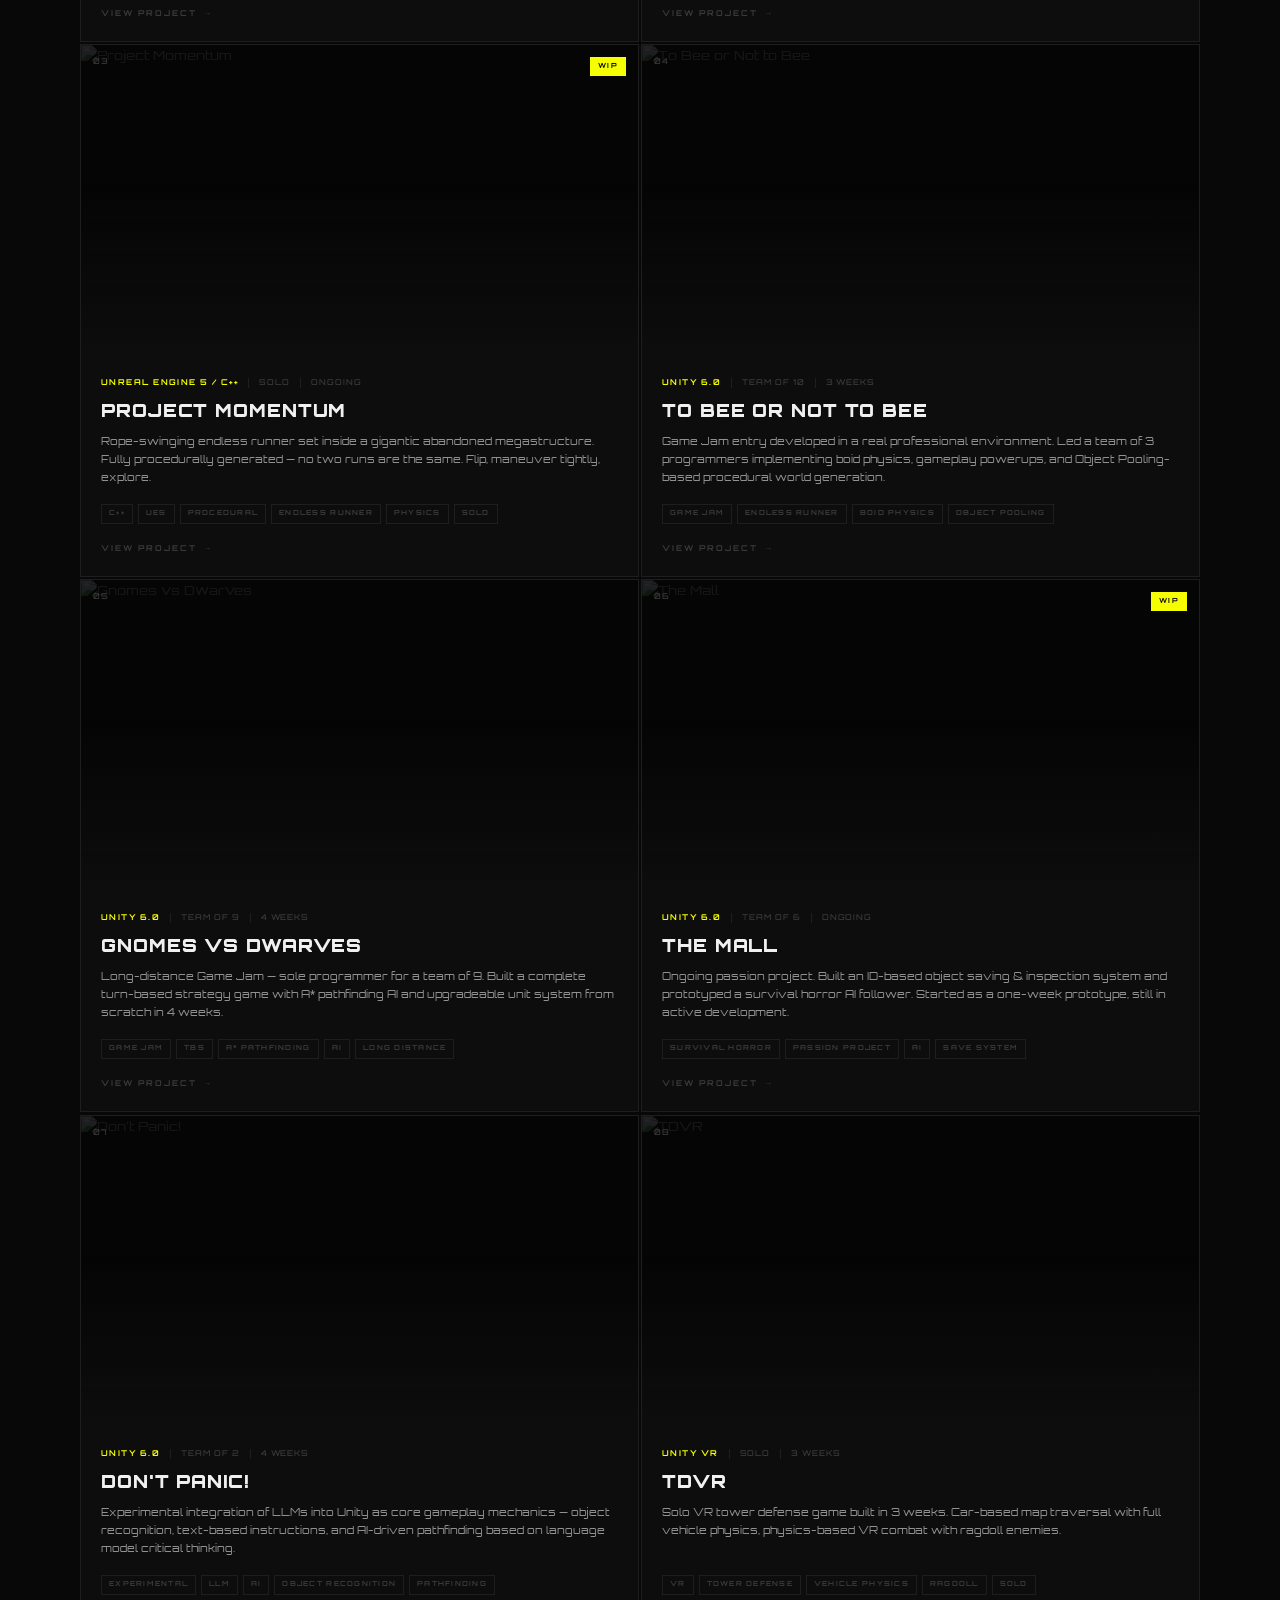
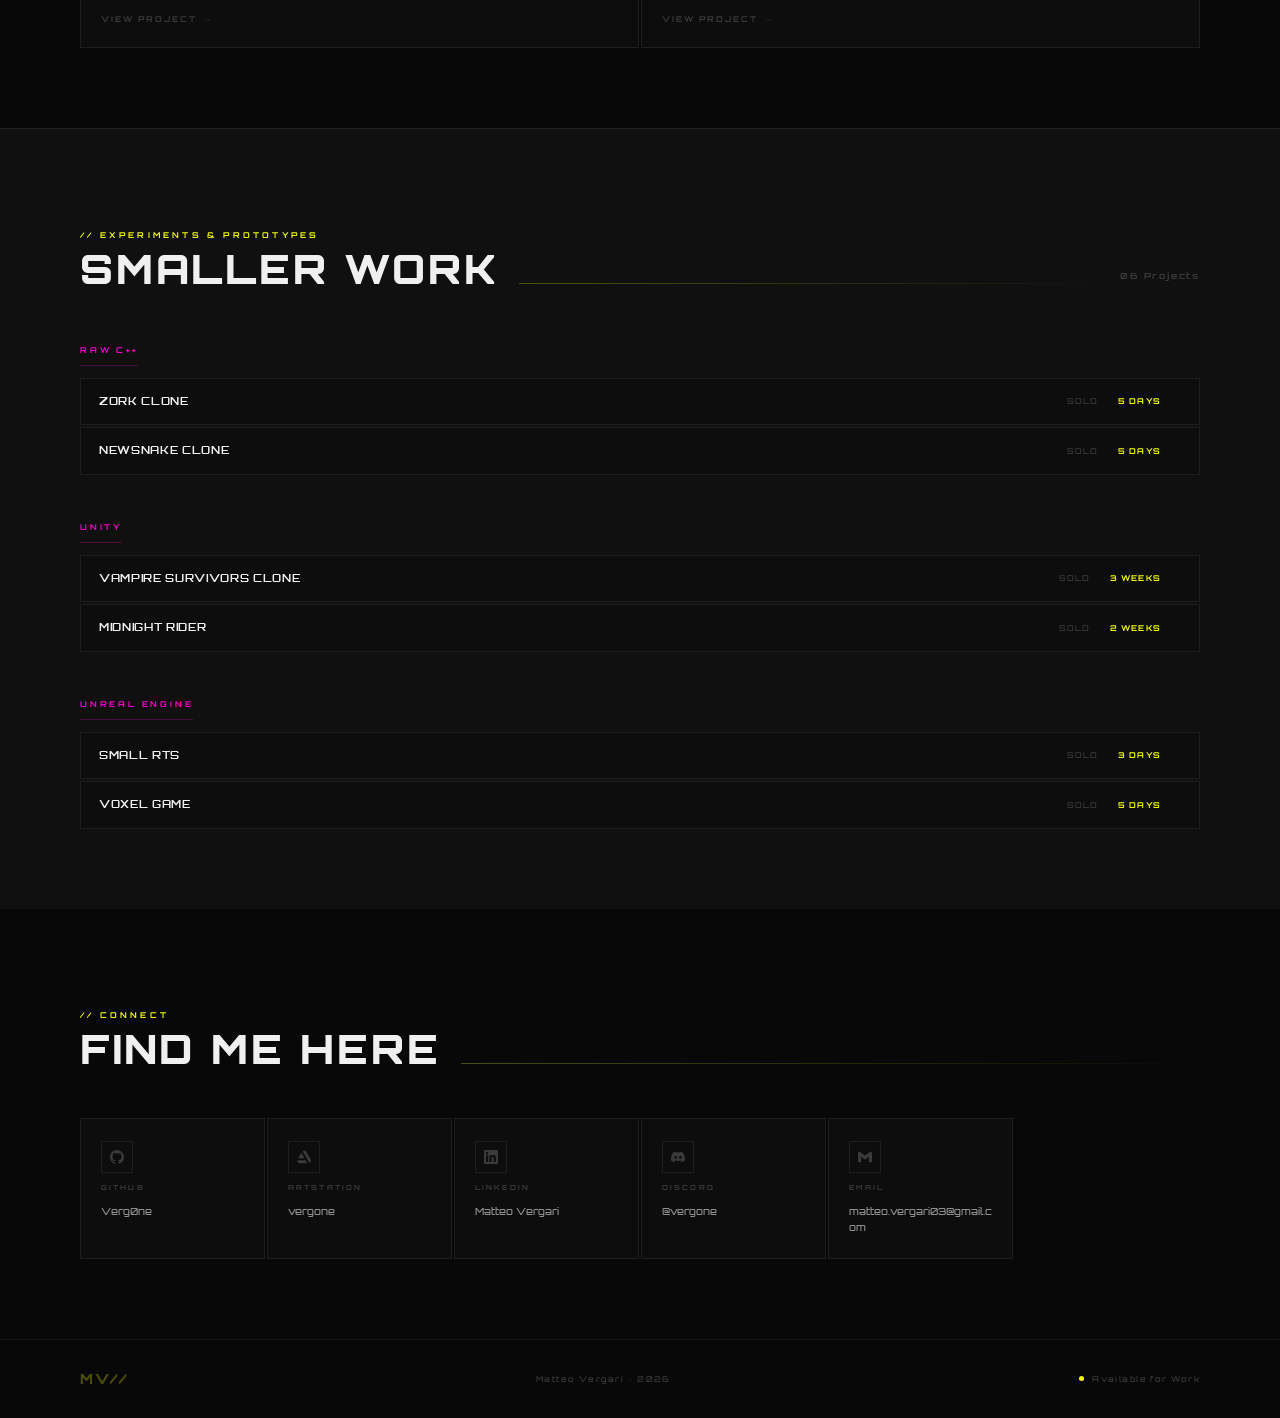
==== commit 486ead08: "added project momentum to the project list" ====
--- a/index.html
+++ b/index.html
@@ -64,7 +64,7 @@
           <h2 class="sec-title">Major Projects</h2>
         </div>
         <div class="sec-line" aria-hidden="true"></div>
-        <span class="sec-count" aria-label="7 projects">07 Projects</span>
+        <span class="sec-count" aria-label="8 projects">08 Projects</span>
       </div>
 
       <div class="projects-grid rv-st" id="projectsGrid" role="list"></div>
